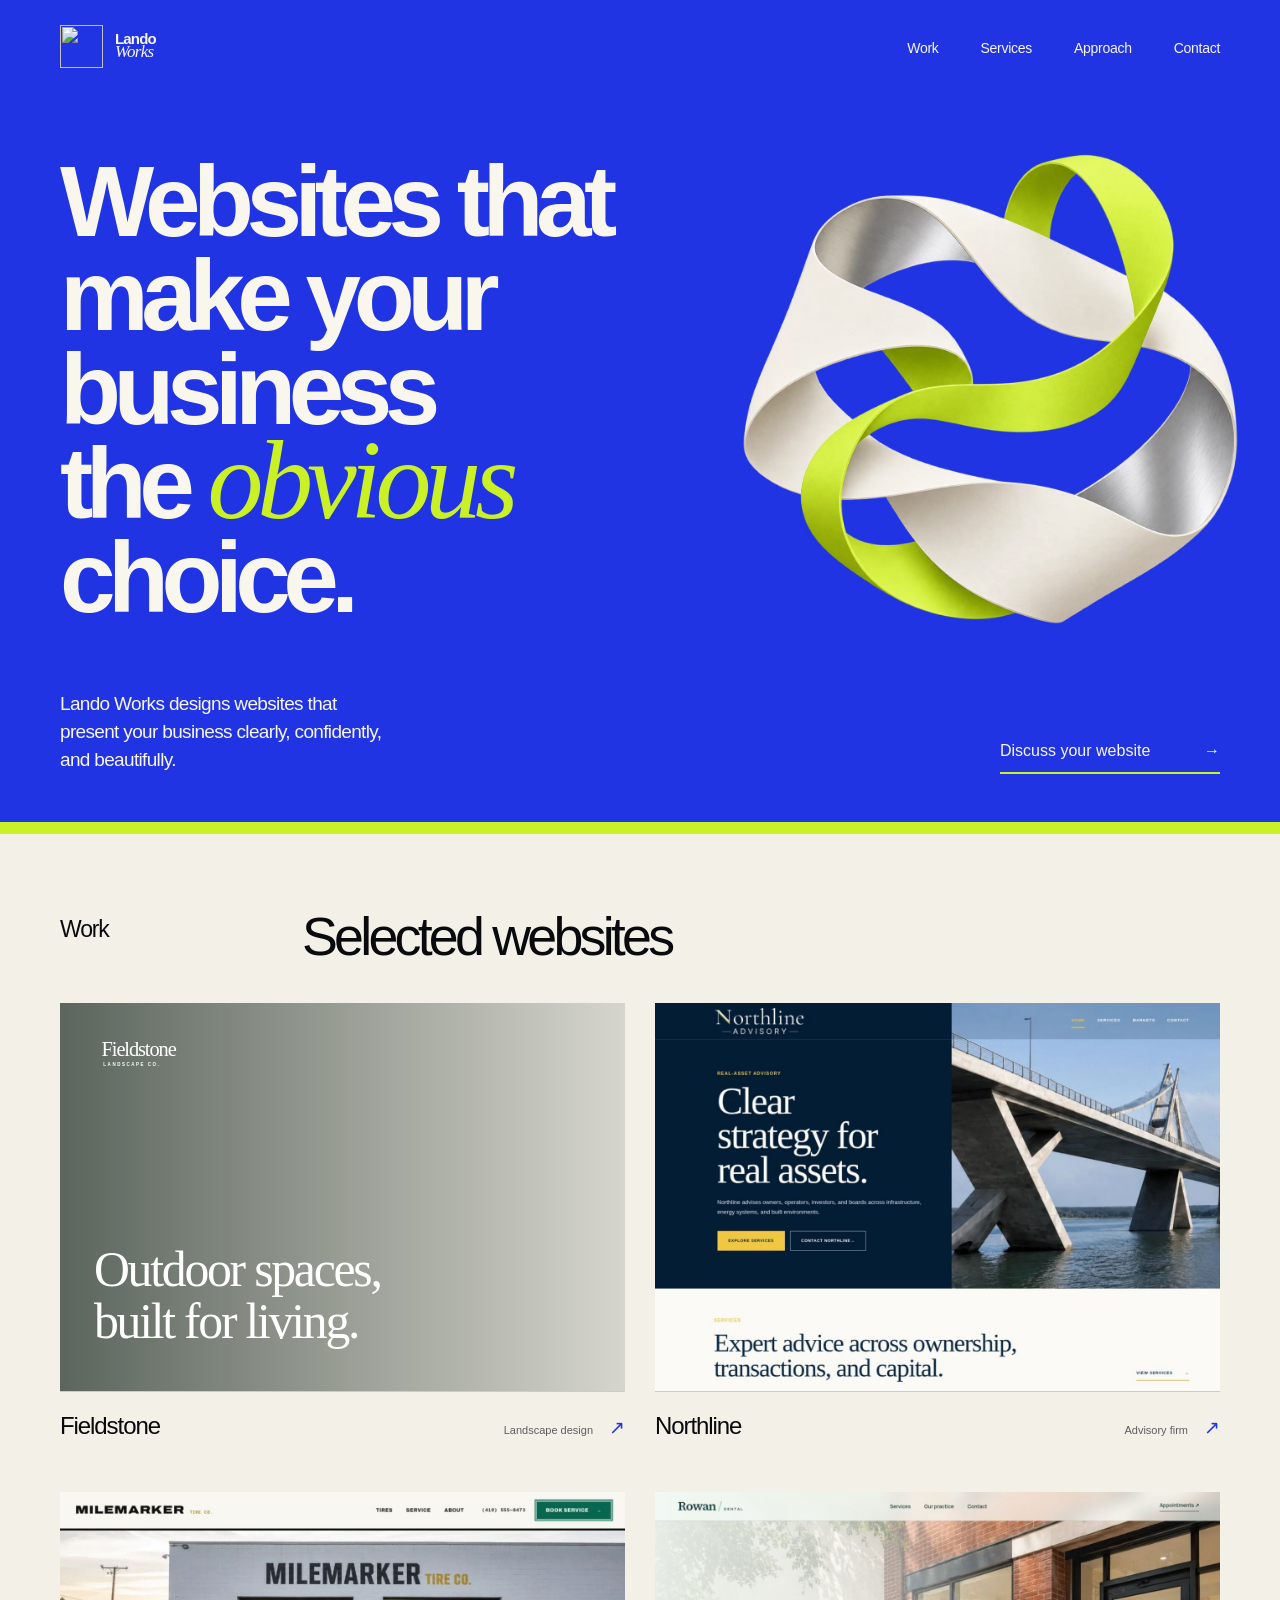
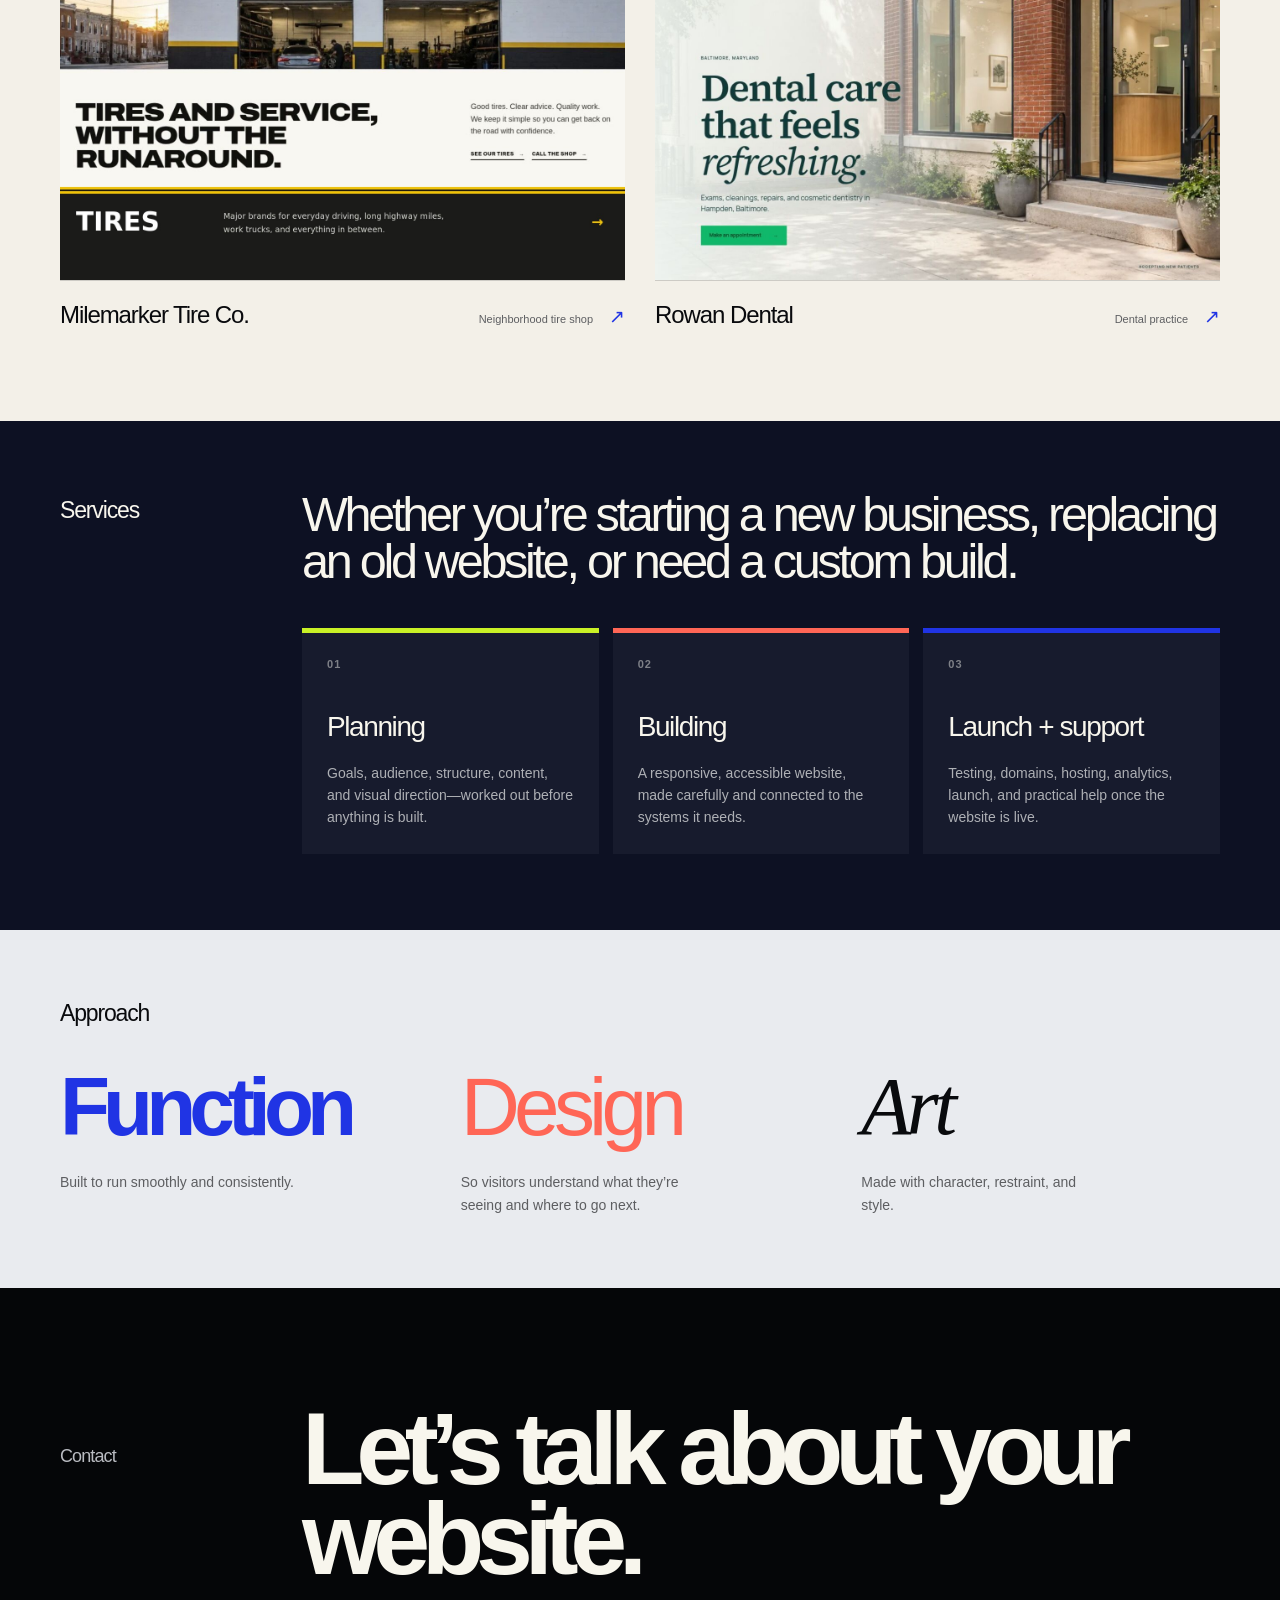
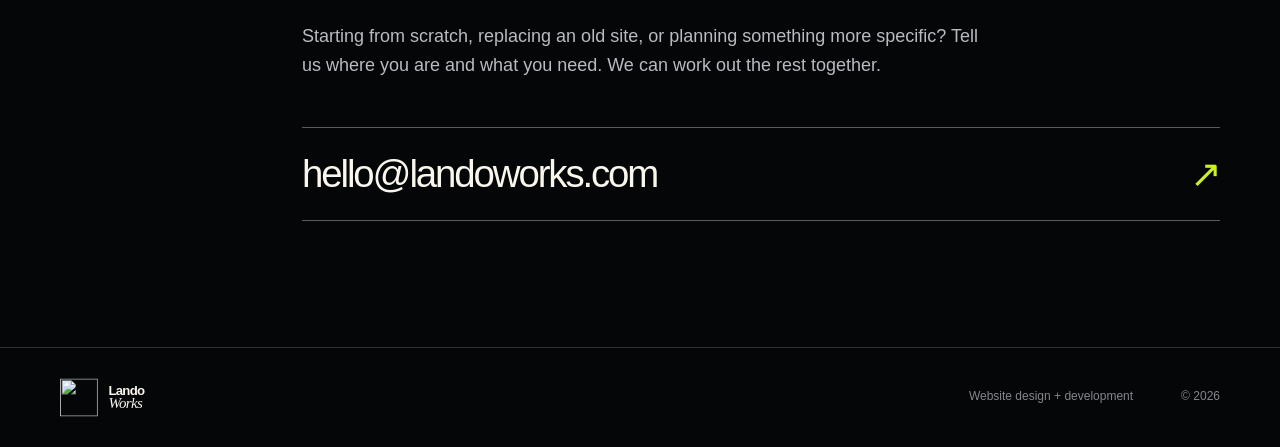
==== index.html @ 9699e7d1 "Replace repeated hero previews with abstract artwork and restore sentence punctuation" ====
<!doctype html>
<html lang="en">
<head>
  <meta charset="utf-8">
  <meta name="viewport" content="width=device-width,initial-scale=1">
  <meta name="description" content="Lando Works designs websites that present your business clearly, confidently, and beautifully.">
  <meta name="theme-color" content="#1f32e5">
  <meta property="og:title" content="Lando Works — Websites that make your business the obvious choice.">
  <meta property="og:description" content="Websites that present your business clearly, confidently, and beautifully.">
  <meta property="og:site_name" content="Lando Works">
  <meta property="og:type" content="website">
  <meta property="og:url" content="https://landoworks.com/">
  <meta property="og:image" content="https://landoworks.com/assets/lando-works-social-2026.png">
  <meta property="og:image:alt" content="Lando Works — Websites that make your business the obvious choice.">
  <meta name="twitter:card" content="summary_large_image">
  <meta name="twitter:title" content="Lando Works — Websites that make your business the obvious choice.">
  <meta name="twitter:description" content="Websites that present your business clearly, confidently, and beautifully.">
  <meta name="twitter:image" content="https://landoworks.com/assets/lando-works-social-2026.png">
  <meta name="twitter:image:alt" content="Lando Works — Websites that make your business the obvious choice.">
  <link rel="canonical" href="https://landoworks.com/">
  <script type="application/ld+json">
  {
    "@context": "https://schema.org",
    "@type": "ProfessionalService",
    "name": "Lando Works",
    "url": "https://landoworks.com/",
    "logo": "https://landoworks.com/assets/lando-works-mark.svg",
    "image": "https://landoworks.com/assets/lando-works-social-2026.png",
    "email": "hello@landoworks.com",
    "description": "Lando Works designs websites that present businesses clearly, confidently, and beautifully."
  }
  </script>
  <title>Lando Works — Websites that make your business the obvious choice.</title>
  <link rel="icon" href="assets/lando-works-mark.svg" type="image/svg+xml">
  <link rel="stylesheet" href="assets/styles.css?v=4">
  <link rel="stylesheet" href="assets/work-showcase.css?v=3">
</head>
<body>
  <a class="skip-link" href="#main">Skip to content</a>
  <header class="site-header">
    <div class="shell nav-inner">
      <a class="brand" href="#top" aria-label="Lando Works home">
        <img class="brand-mark" src="assets/lando-works-mark.svg" alt="" width="46" height="46" aria-hidden="true">
        <span class="brand-name">Lando <b>Works</b></span>
      </a>
      <nav class="nav-links" id="site-navigation" aria-label="Primary navigation">
        <a href="#work">Work</a><a href="#services">Services</a><a href="#approach">Approach</a><a href="#contact">Contact</a>
      </nav>
      <button class="menu-toggle" type="button" aria-expanded="false" aria-controls="site-navigation" aria-label="Open navigation"><span></span><span></span></button>
    </div>
  </header>

  <main id="main">
    <section class="hero" id="top">
      <div class="shell hero-inner">
        <div class="hero-main">
          <h1>Websites that make your business the <em>obvious</em> choice.</h1>
          <div class="hero-art" aria-hidden="true">
            <img src="assets/hero-ribbon.webp" alt="" width="1280" height="1280" fetchpriority="high">
          </div>
        </div>
        <div class="hero-bottom">
          <p class="hero-lead">Lando Works designs websites that present your business clearly, confidently, and beautifully.</p>
          <a class="underlined-link" href="#contact">Discuss your website <span aria-hidden="true">→</span></a>
        </div>
      </div>
    </section>
    <div class="acid-rule" aria-hidden="true"></div>

    <section class="work-showcase" id="work" aria-labelledby="work-heading">
      <div class="shell">
        <div class="work-heading">
          <p class="section-label">Work</p>
          <h2 id="work-heading">Selected websites</h2>
        </div>
        <div class="work-grid">
          <a class="work-card work-fieldstone" href="projects/fieldstone-landscape/index.html">
            <span class="project-visual fieldstone-preview" role="img" aria-label="Fieldstone landscape website with a terraced garden and the headline Outdoor spaces, built for living.">
              <img class="fieldstone-preview-logo" src="projects/fieldstone-landscape/assets/fieldstone-wordmark-light.svg" alt="" width="190" height="42" loading="lazy">
              <span class="fieldstone-preview-title" aria-hidden="true"><span>Outdoor spaces,</span><span>built for living.</span></span>
            </span>
            <span class="project-meta"><strong>Fieldstone</strong><small>Landscape design</small><b aria-hidden="true">↗</b></span>
          </a>
          <a class="work-card work-northline" href="projects/northline-advisory/index.html">
            <span class="project-visual">
              <img class="project-primary" src="assets/work-northline-2026.jpg" alt="Northline advisory website homepage" width="1348" height="926">
            </span>
            <span class="project-meta"><strong>Northline</strong><small>Advisory firm</small><b aria-hidden="true">↗</b></span>
          </a>
          <a class="work-card work-milemarker" href="projects/milemarker-tire/index.html">
            <span class="project-visual">
              <img class="project-primary" src="assets/work-milemarker-2026.jpg" alt="Milemarker Tire Co. website homepage" width="1348" height="926">
            </span>
            <span class="project-meta"><strong>Milemarker Tire Co.</strong><small>Neighborhood tire shop</small><b aria-hidden="true">↗</b></span>
          </a>
          <a class="work-card work-rowan" href="projects/rowan-dental/index.html">
            <span class="project-visual">
              <img class="project-primary" src="assets/work-rowan.jpg" alt="Rowan Dental website homepage" width="1348" height="926">
            </span>
            <span class="project-meta"><strong>Rowan Dental</strong><small>Dental practice</small><b aria-hidden="true">↗</b></span>
          </a>
        </div>
      </div>
    </section>

    <section class="services" id="services" aria-labelledby="services-heading">
      <div class="shell content-grid">
        <p class="section-label">Services</p>
        <div class="services-body">
          <div class="services-intro">
            <h2 id="services-heading">Whether you’re starting a new business, replacing an old website, or need a custom build.</h2>
          </div>
          <div class="service-list">
            <article><span class="service-number">01</span><h3>Planning</h3><p>Goals, audience, structure, content, and visual direction—worked out before anything is built.</p></article>
            <article><span class="service-number">02</span><h3>Building</h3><p>A responsive, accessible website, made carefully and connected to the systems it needs.</p></article>
            <article><span class="service-number">03</span><h3>Launch + support</h3><p>Testing, domains, hosting, analytics, launch, and practical help once the website is live.</p></article>
          </div>
        </div>
      </div>
    </section>

    <section class="approach" id="approach" aria-labelledby="approach-heading">
      <div class="shell">
        <p class="section-label">Approach</p>
        <h2 class="sr-only" id="approach-heading">Function, design, and art</h2>
        <div class="approach-triad">
          <article class="principle-function"><h3>Function</h3><p>Built to run smoothly and consistently.</p></article>
          <article class="principle-design"><h3>Design</h3><p>So visitors understand what they’re seeing and where to go next.</p></article>
          <article class="principle-art"><h3>Art</h3><p>Made with character, restraint, and style.</p></article>
        </div>
      </div>
    </section>

    <section class="contact" id="contact" aria-labelledby="contact-heading">
      <div class="shell contact-grid">
        <p class="section-label">Contact</p>
        <div>
          <h2 id="contact-heading">Let’s talk about your website.</h2>
          <p>Starting from scratch, replacing an old site, or planning something more specific? Tell us where you are and what you need. We can work out the rest together.</p>
          <a class="contact-link" href="mailto:hello@landoworks.com?subject=Website%20project">hello@landoworks.com <span aria-hidden="true">↗</span></a>
        </div>
      </div>
    </section>
  </main>

  <footer class="site-footer">
    <div class="shell footer-inner">
      <a class="brand" href="#top" aria-label="Lando Works home">
        <img class="brand-mark" src="assets/lando-works-mark.svg" alt="" width="46" height="46" aria-hidden="true">
        <span class="brand-name">Lando <b>Works</b></span>
      </a>
      <span>Website design + development</span><span>© <span data-year>2026</span></span>
    </div>
  </footer>
  <script src="assets/script.js"></script>
</body>
</html>
---- assets/styles.css ----
:root {
  --blue: #2034e4;
  --ink: #090a0d;
  --black: #050608;
  --ink-blue: #0d1123;
  --paper: #f3f0e8;
  --paper-cool: #e9ebef;
  --white: #f8f6ed;
  --line: #c5c2ba;
  --muted: #5d5e61;
  --acid: #c9f126;
  --coral: #ff6656;
  --max: 1320px;
}

*, *::before, *::after { box-sizing: border-box; }
html { scroll-behavior: smooth; scroll-padding-top: 36px; }
body {
  margin: 0;
  overflow-x: hidden;
  background: var(--paper);
  color: var(--ink);
  font-family: Arial, "Helvetica Neue", sans-serif;
  line-height: 1.45;
  -webkit-font-smoothing: antialiased;
  text-rendering: optimizeLegibility;
}
body.menu-open { overflow: hidden; }
a { color: inherit; text-decoration: none; }
button { color: inherit; font: inherit; }
img { max-width: 100%; }
.shell { width: min(var(--max), calc(100% - 120px)); margin-inline: auto; }
.sr-only { position: absolute; width: 1px; height: 1px; padding: 0; margin: -1px; overflow: hidden; clip: rect(0,0,0,0); white-space: nowrap; border: 0; }
.skip-link { position: fixed; top: 12px; left: 12px; z-index: 1000; padding: 10px 14px; transform: translateY(-160%); background: var(--acid); color: var(--ink); font-size: 13px; font-weight: 700; }
.skip-link:focus { transform: translateY(0); }
:focus-visible { outline: 3px solid var(--acid); outline-offset: 4px; }

.site-header { position: absolute; inset: 0 0 auto; z-index: 50; color: var(--white); }
.nav-inner { min-height: 92px; display: grid; grid-template-columns: 1fr auto; align-items: center; }
.brand { display: inline-flex; width: max-content; align-items: center; gap: 12px; }
.brand-mark { width: 43px; height: 43px; display: block; flex: 0 0 auto; }
.brand-name { display: flex; flex-direction: column; font-size: 15px; font-weight: 850; letter-spacing: -.055em; line-height: .84; }
.brand-name b { font-family: Georgia, "Times New Roman", serif; font-size: 17px; font-style: italic; font-weight: 400; letter-spacing: -.04em; }
.nav-links { display: flex; align-items: center; gap: 42px; }
.nav-links a { padding: 12px 0 7px; border-bottom: 1px solid transparent; font-size: 14px; letter-spacing: -.02em; }
.nav-links a:hover { border-color: currentColor; }
.menu-toggle { display: none; width: 44px; height: 44px; padding: 0; border: 1px solid rgba(255,255,255,.6); background: transparent; }
.menu-toggle span { display: block; width: 20px; height: 1px; margin: 6px auto; background: currentColor; }

.hero { min-height: 760px; background: var(--blue); color: var(--white); }
.hero-inner { min-height: 760px; display: flex; flex-direction: column; padding-top: 132px; padding-bottom: 48px; }
.hero-main { flex: 1; display: grid; grid-template-columns: 1.16fr .84fr; gap: clamp(36px, 5vw, 80px); align-items: center; }
.hero h1 { max-width: 11ch; margin: 0; font-size: clamp(72px, 7.8vw, 112px); font-weight: 700; letter-spacing: -.075em; line-height: .94; text-wrap: balance; }
.hero h1 em { display: inline-block; color: var(--acid); font-family: Baskerville, "Iowan Old Style", "Times New Roman", serif; font-size: 1.12em; font-style: italic; font-weight: 400; letter-spacing: -.055em; line-height: .72; white-space: nowrap; }
.hero-art { display: grid; place-items: center; min-width: 0; }
.hero-art img { display: block; width: 112%; max-width: none; height: auto; aspect-ratio: 1; object-fit: contain; }
.hero-bottom { margin-top: 42px; display: grid; grid-template-columns: 1fr 1fr; gap: 70px; align-items: end; }
.hero-bottom p { margin: 0; letter-spacing: -.035em; }
.hero-lead { max-width: 31ch; font-size: 19px; line-height: 1.48; }
.underlined-link { justify-self: end; width: 220px; display: flex; justify-content: space-between; gap: 20px; padding: 0 0 10px; border-bottom: 2px solid var(--acid); font-size: 16px; }

.acid-rule { height: 12px; background: var(--acid); }

.work-showcase { padding: 84px 0 96px; background: var(--paper); color: var(--ink); }
.work-heading { display: grid; grid-template-columns: 190px minmax(0,1fr); gap: 52px; align-items: start; margin-bottom: 50px; }
.section-label { margin: 3px 0 0; font-size: 23px; letter-spacing: -.05em; }
.work-heading h2 { margin: 0; font-size: clamp(43px, 4.2vw, 65px); font-weight: 500; letter-spacing: -.07em; line-height: .98; }
.work-grid { display: grid; grid-template-columns: repeat(2, minmax(0, 1fr)); gap: 52px 28px; }
.work-card { display: block; min-width: 0; }
.project-visual { position: relative; aspect-ratio: 1.42; display: block; overflow: hidden; background: #1a1b1d; }
.project-visual img { position: absolute; display: block; object-fit: cover; object-position: top; box-shadow: 0 20px 44px rgba(0,0,0,.3); transition: transform .3s ease, filter .3s ease; }
.project-primary { width: 76%; height: 78%; left: 6%; top: 7%; }
.project-secondary { width: 48%; height: 58%; right: 5%; bottom: 6%; }
.work-fieldstone .project-visual { background: #b9ae8e; }
.work-fieldstone .project-primary { object-position: 50% 0; }
.work-rowan .project-visual { background: #d7dfd4; }
.work-rowan .project-primary { left: auto; right: 6%; }
.work-rowan .project-secondary { right: auto; left: 5%; }
.work-northline .project-visual { background: #c8c2b4; }
.work-northline .project-primary { width: 72%; height: 75%; }
.work-northline .project-secondary { width: 52%; height: 60%; }
.work-milemarker .project-visual { background: #07684f; }
.work-milemarker .project-primary { left: auto; right: 6%; }
.work-milemarker .project-secondary { right: auto; left: 5%; }
.work-card:hover .project-primary { transform: translateY(-5px); filter: saturate(1.04); }
.work-card:hover .project-secondary { transform: translateY(-8px); filter: saturate(1.04); }
.project-meta { display: grid; grid-template-columns: auto 1fr auto; gap: 22px; align-items: baseline; padding: 16px 0 0; }
.work-card strong { font-size: 22px; font-weight: 500; letter-spacing: -.045em; }
.work-card small { color: var(--muted); font-size: 12px; }
.work-card b { color: var(--blue); font-size: 17px; font-weight: 400; }

.services { padding: 70px 0 76px; background: var(--ink-blue); color: var(--white); }
.content-grid, .contact-grid { display: grid; grid-template-columns: 190px minmax(0, 1fr); gap: 52px; }
.services-intro { margin-bottom: 42px; }
.services-body h2 { max-width: 1050px; margin: 0; font-size: clamp(43px, 3.8vw, 58px); font-weight: 500; letter-spacing: -.068em; line-height: .98; }
.service-list { display: grid; grid-template-columns: repeat(3, minmax(0,1fr)); gap: 14px; }
.service-list article { min-height: 220px; display: flex; flex-direction: column; padding: 24px 25px 26px; background: #171b2d; }
.service-list article:nth-child(1) { border-top: 5px solid var(--acid); }
.service-list article:nth-child(2) { border-top: 5px solid var(--coral); }
.service-list article:nth-child(3) { border-top: 5px solid var(--blue); }
.service-number { color: #7e8087; font-size: 11px; font-weight: 700; letter-spacing: .1em; }
.service-list h3 { margin: 34px 0 14px; font-size: 28px; font-weight: 500; letter-spacing: -.05em; }
.service-list p { max-width: 32ch; margin: auto 0 0; color: #aeb0b5; font-size: 14px; line-height: 1.58; }

.approach { padding: 64px 0 72px; background: var(--paper-cool); }
.approach .section-label { margin-bottom: 44px; }
.approach-triad { display: grid; grid-template-columns: repeat(3, minmax(0,1fr)); gap: 42px; }
.approach-triad article { min-width: 0; }
.approach-triad h3 { margin: 0 0 31px; font-size: clamp(65px, 6.4vw, 96px); line-height: .8; }
.approach-triad p { max-width: 31ch; margin: 0; color: var(--muted); font-size: 14px; line-height: 1.62; }
.principle-function h3 { color: var(--blue); font-weight: 750; letter-spacing: -.085em; }
.principle-design h3 { color: var(--coral); font-weight: 400; letter-spacing: -.07em; }
.principle-art h3 { color: var(--ink); font-family: Baskerville, "Iowan Old Style", "Times New Roman", serif; font-style: italic; font-weight: 400; letter-spacing: -.055em; }

.contact { padding: 116px 0 126px; background: var(--black); color: var(--white); }
.contact h2 { margin: 0; max-width: 1000px; font-size: clamp(66px, 8vw, 120px); font-weight: 600; letter-spacing: -.082em; line-height: .88; }
.contact p { max-width: 690px; margin: 38px 0 47px; color: #b9bbc1; font-size: 18px; line-height: 1.6; }
.contact-link { display: flex; width: 100%; justify-content: space-between; gap: 24px; padding: 18px 0; border-top: 1px solid #595b62; border-bottom: 1px solid #595b62; font-size: clamp(24px, 3vw, 42px); letter-spacing: -.055em; }
.contact-link span { color: var(--acid); }

.site-footer { padding: 28px 0; background: var(--black); color: #85868b; border-top: 1px solid #2d2f34; }
.footer-inner { display: grid; grid-template-columns: 1fr auto auto; gap: 48px; align-items: center; font-size: 12px; }
.site-footer .brand { color: var(--white); transform: scale(.88); transform-origin: left center; }

@media (max-width: 1040px) {
  .shell { width: min(var(--max), calc(100% - 48px)); }
  .work-heading, .content-grid, .contact-grid { grid-template-columns: 170px minmax(0, 1fr); gap: 40px; }
  .service-list { gap: 10px; }
  .service-list article { padding-inline: 20px; }
  .approach-triad { gap: 28px; }
  .hero-main { gap: 32px; }
  .hero h1 { font-size: clamp(65px, 7.7vw, 82px); }
}

@media (max-width: 720px) {
  .shell { width: min(var(--max), calc(100% - 32px)); }
  .nav-inner { min-height: 76px; }
  .brand-mark { width: 39px; height: 39px; }
  .menu-toggle { display: block; }
  .nav-links { position: fixed; inset: 0; z-index: -1; display: none; padding: 110px 24px 30px; background: var(--blue); flex-direction: column; align-items: flex-start; gap: 8px; }
  .nav-links.is-open { display: flex; }
  .nav-links a { font-size: 42px; font-weight: 600; letter-spacing: -.06em; }
  .hero, .hero-inner { min-height: 0; }
  .hero-inner { padding-top: 116px; padding-bottom: 42px; }
  .hero-main { grid-template-columns: 1fr; gap: 36px; }
  .hero h1 { max-width: 12ch; font-size: clamp(54px, 14.5vw, 78px); line-height: .94; }
  .hero h1 em { font-size: 1.06em; }
  .hero-art { width: min(76%, 320px); justify-self: center; }
  .hero-art img { width: 100%; }
  .hero-bottom { margin-top: 36px; grid-template-columns: 1fr; gap: 28px; }
  .hero-lead { max-width: 30ch; font-size: 17px; }
  .underlined-link { width: 215px; justify-self: start; }
  .acid-rule { height: 9px; }
  .work-heading, .content-grid, .contact-grid { grid-template-columns: 1fr; gap: 30px; }
  .work-showcase { padding: 64px 0 70px; }
  .work-heading { margin-bottom: 40px; }
  .work-heading h2 { font-size: 44px; }
  .work-grid { grid-template-columns: 1fr; gap: 44px; }
  .project-meta { grid-template-columns: auto 1fr auto; gap: 13px; }
  .work-card strong { font-size: 20px; }
  .services { padding: 60px 0 64px; }
  .services-intro { margin-bottom: 32px; }
  .services-body h2 { font-size: 49px; }
  .service-list { grid-template-columns: 1fr; gap: 10px; }
  .service-list article { min-height: 0; padding: 20px 20px 22px; }
  .service-list h3 { font-size: 25px; }
  .service-list h3 { margin: 22px 0 10px; }
  .service-list p { max-width: 34ch; margin-top: 0; }
  .approach { padding: 58px 0 62px; }
  .approach .section-label { margin-bottom: 34px; }
  .approach-triad { grid-template-columns: 1fr; gap: 38px; }
  .approach-triad h3 { margin-bottom: 18px; font-size: 78px; }
  .approach-triad p { max-width: 34ch; }
  .contact { padding: 82px 0 88px; }
  .contact h2 { font-size: 61px; }
  .contact p { margin-top: 30px; font-size: 16px; }
  .footer-inner { grid-template-columns: 1fr; gap: 14px; }
}

@media (max-width: 430px) {
  .hero h1 { font-size: 14.5vw; }
  .work-heading h2 { font-size: 40px; }
  .services-body h2 { font-size: 43px; }
  .approach-triad h3 { font-size: 70px; }
  .contact h2 { font-size: 53px; }
}

@media (prefers-reduced-motion: reduce) {
  html { scroll-behavior: auto; }
  *, *::before, *::after { animation-duration: .01ms !important; transition-duration: .01ms !important; }
}
---- assets/work-showcase.css ----
/* The portfolio is an index of sites, not a set of miniature browser windows. */
.work-showcase {
  padding-block: 76px 88px;
}

.work-heading {
  margin-bottom: 40px;
}

.work-grid {
  gap: 48px 30px;
}

.project-visual {
  aspect-ratio: 1.455;
  background: transparent;
}

.project-visual img.project-primary {
  position: static;
  width: 100%;
  height: 100%;
  object-fit: cover;
  object-position: top center;
  box-shadow: none;
  transition: transform .35s ease;
}

.project-secondary {
  display: none;
}

.work-northline .project-visual,
.work-milemarker .project-visual,
.work-rowan .project-visual {
  background: transparent;
}

.work-card:hover .project-primary {
  transform: scale(1.018);
  filter: none;
}

.project-meta {
  grid-template-columns: minmax(0, 1fr) auto auto;
  gap: 16px;
  padding-top: 17px;
  border-top: 1px solid color-mix(in srgb, var(--ink) 16%, transparent);
}

.work-card strong {
  font-size: 24px;
}

.work-card small {
  font-size: 11px;
}

.work-card b {
  font-size: 19px;
}

/* A compact editorial crop keeps the landscape headline readable at card size. */
.fieldstone-preview,
.work-fieldstone .project-visual.fieldstone-preview {
  container-type: inline-size;
  display: grid;
  grid-template-rows: auto 1fr;
  padding: 6%;
  background: linear-gradient(90deg, #0a1b12a6, #0a1b1220), url('../projects/fieldstone-landscape/assets/hero-terraced-garden.webp') center / cover;
  color: #fff;
}
.fieldstone-preview .fieldstone-preview-logo {
  position: static;
  display: block;
  width: 34%;
  height: auto;
  object-fit: contain;
  box-shadow: none;
}
.fieldstone-preview-title {
  display: block;
  align-self: end;
  padding-bottom: 2%;
  font: 400 10cqw / 1.04 Georgia, serif;
  letter-spacing: -.045em;
}
.fieldstone-preview-title > span { display: block; }

@media (max-width: 760px) {
  .work-showcase {
    padding-block: 56px 64px;
  }

  .work-heading {
    margin-bottom: 30px;
  }

  .work-grid {
    gap: 36px;
  }
}
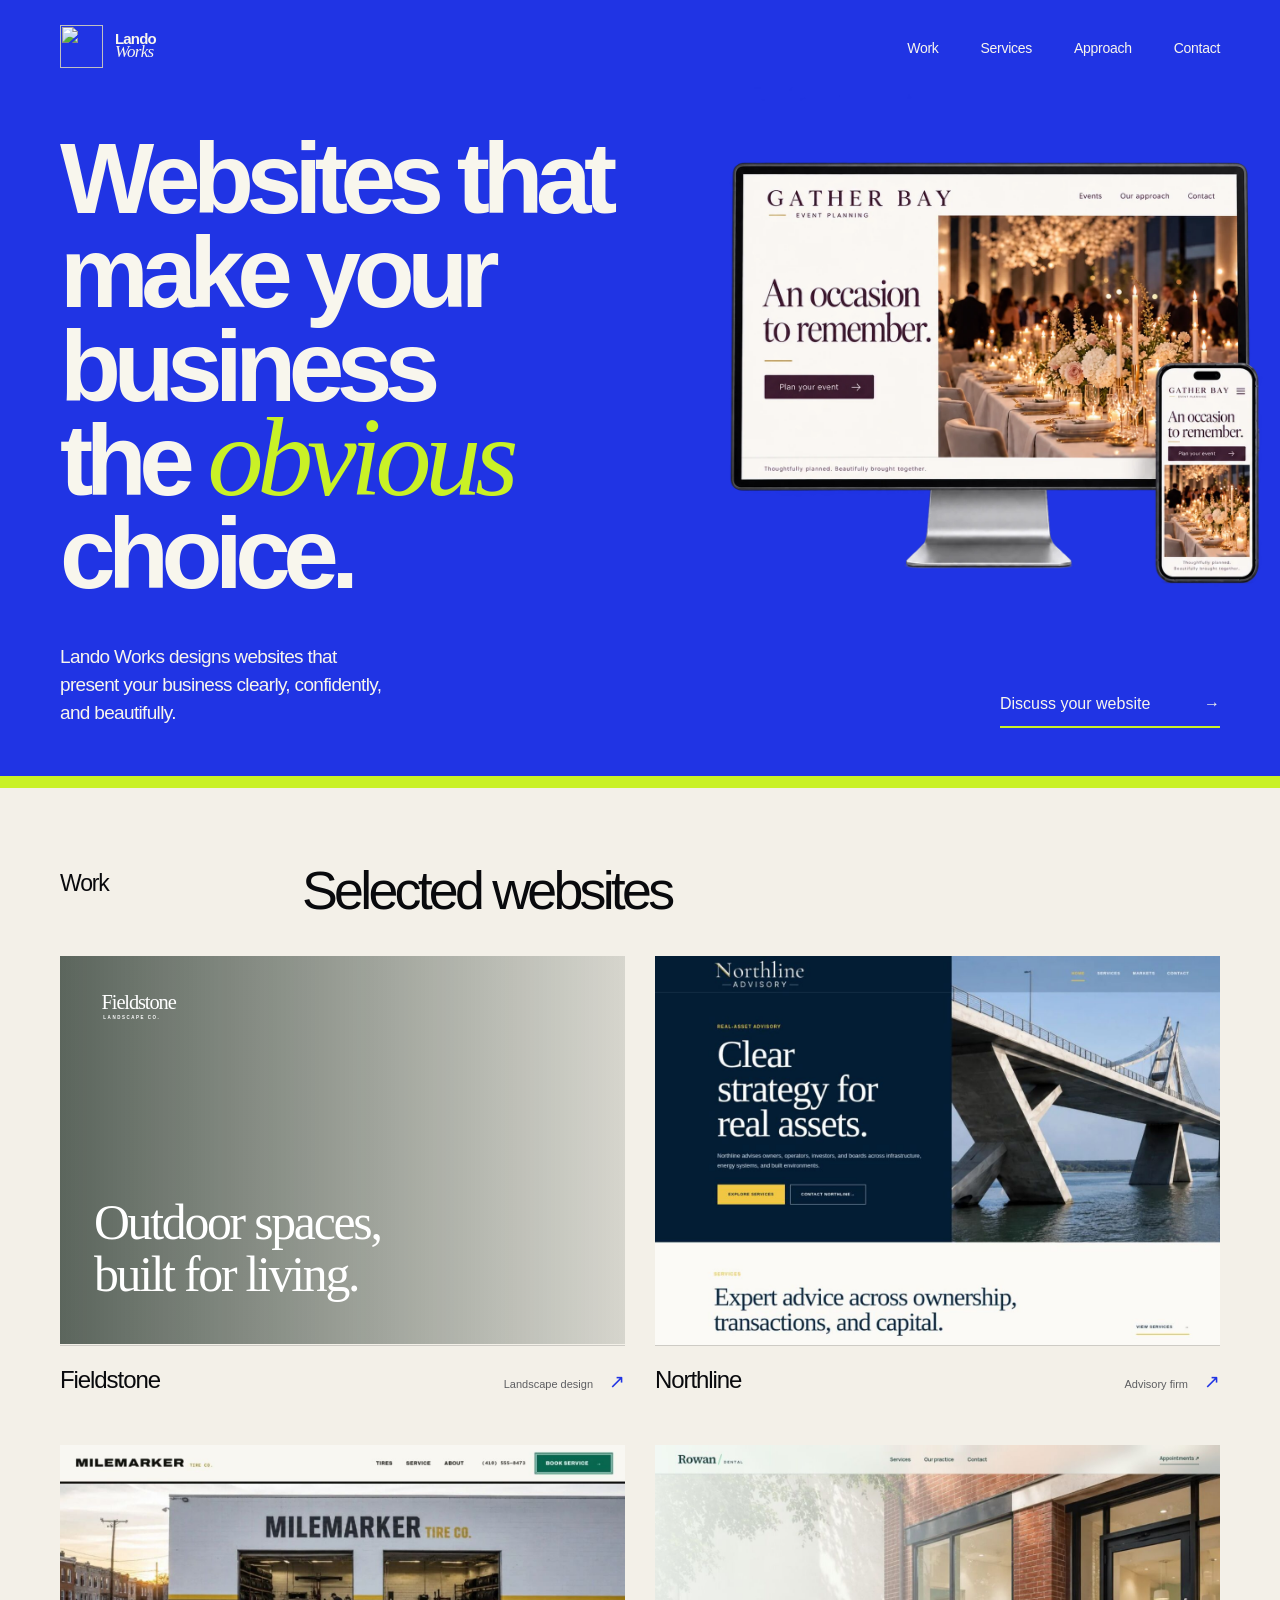
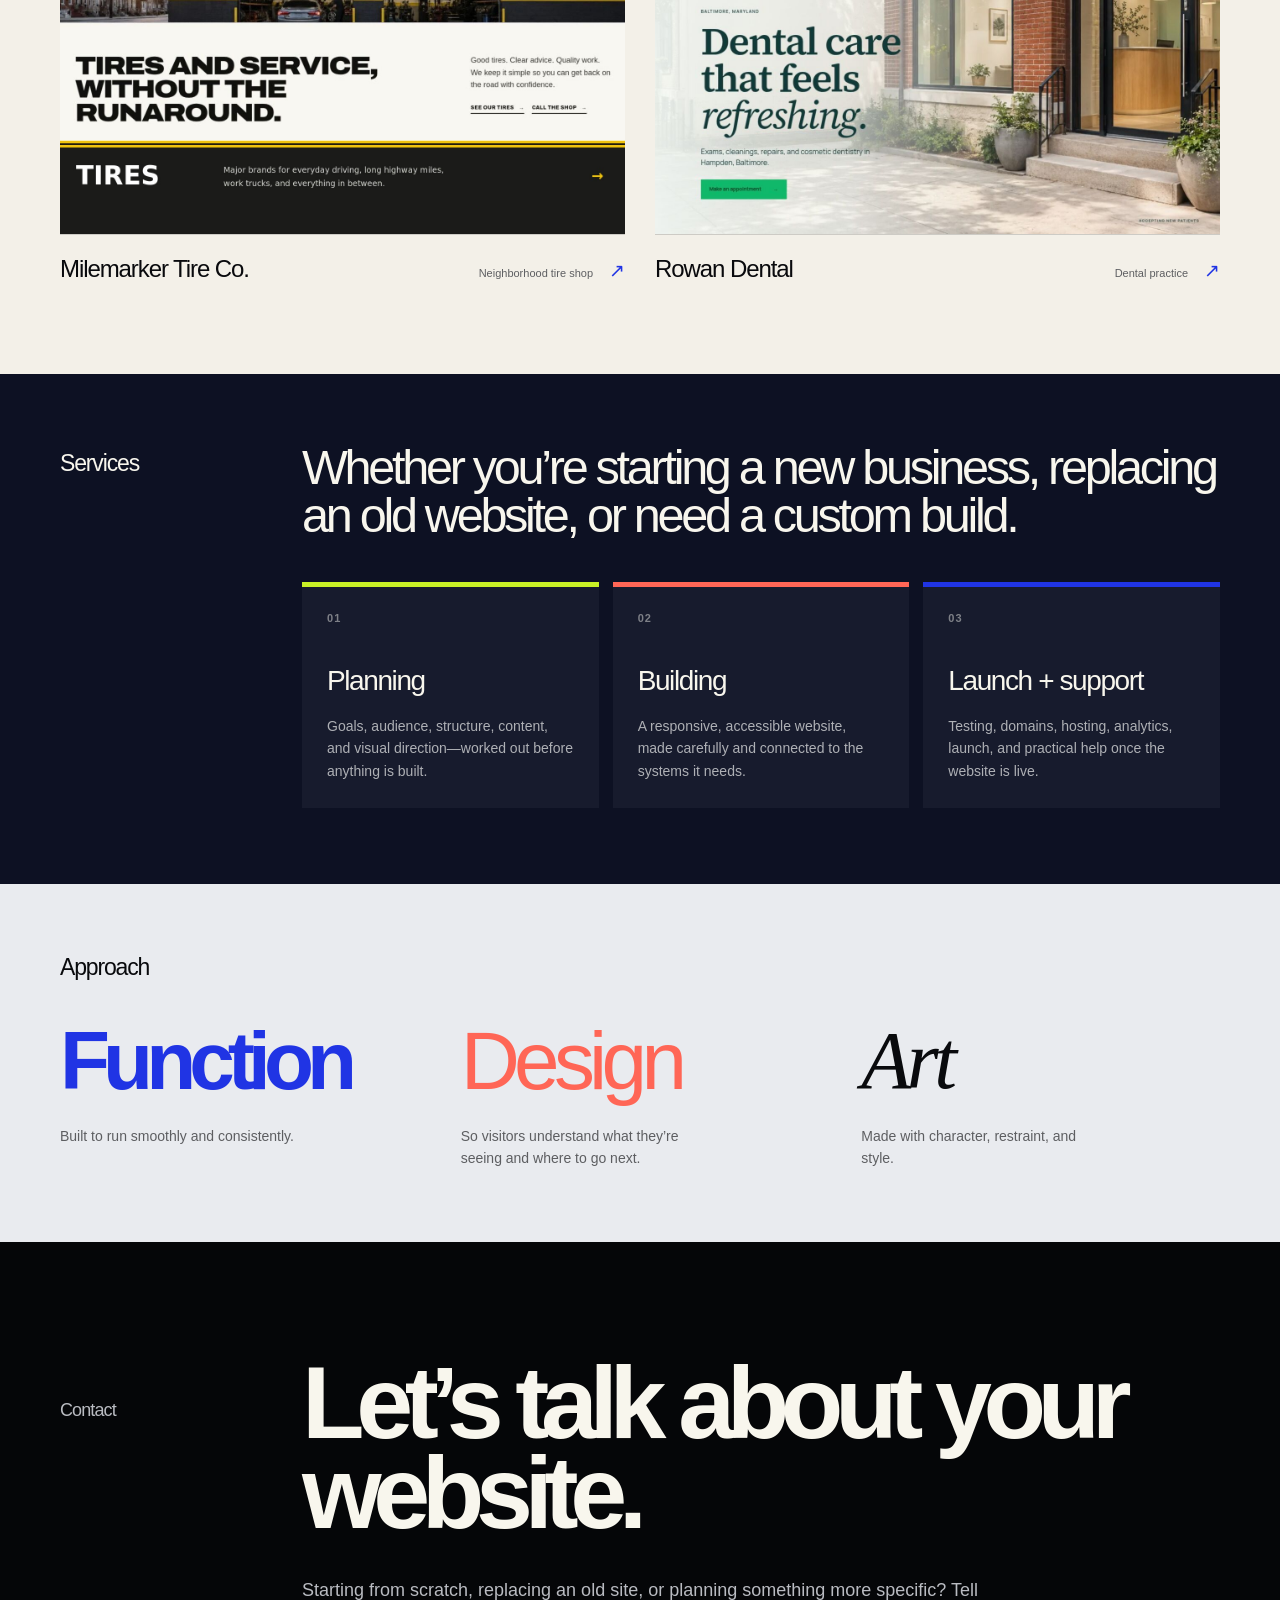
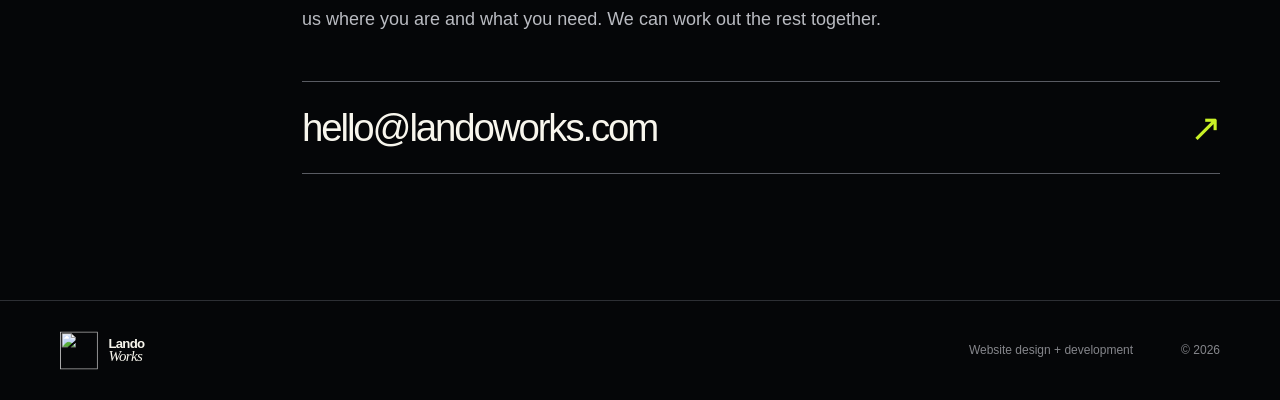
==== commit 6de3e423: "Feature Gather Bay event-planning website in homepage hero" ====
--- a/index.html
+++ b/index.html
@@ -32,7 +32,7 @@
   </script>
   <title>Lando Works — Websites that make your business the obvious choice.</title>
   <link rel="icon" href="assets/lando-works-mark.svg" type="image/svg+xml">
-  <link rel="stylesheet" href="assets/styles.css?v=4">
+  <link rel="stylesheet" href="assets/styles.css?v=7">
   <link rel="stylesheet" href="assets/work-showcase.css?v=3">
 </head>
 <body>
@@ -56,7 +56,7 @@
         <div class="hero-main">
           <h1>Websites that make your business the <em>obvious</em> choice.</h1>
           <div class="hero-art" aria-hidden="true">
-            <img src="assets/hero-ribbon.webp" alt="" width="1280" height="1280" fetchpriority="high">
+            <img class="hero-devices" src="assets/hero-gather-bay.webp" alt="" width="1024" height="1024" fetchpriority="high">
           </div>
         </div>
         <div class="hero-bottom">
--- a/assets/styles.css
+++ b/assets/styles.css
@@ -52,8 +52,8 @@
 .hero-main { flex: 1; display: grid; grid-template-columns: 1.16fr .84fr; gap: clamp(36px, 5vw, 80px); align-items: center; }
 .hero h1 { max-width: 11ch; margin: 0; font-size: clamp(72px, 7.8vw, 112px); font-weight: 700; letter-spacing: -.075em; line-height: .94; text-wrap: balance; }
 .hero h1 em { display: inline-block; color: var(--acid); font-family: Baskerville, "Iowan Old Style", "Times New Roman", serif; font-size: 1.12em; font-style: italic; font-weight: 400; letter-spacing: -.055em; line-height: .72; white-space: nowrap; }
-.hero-art { display: grid; place-items: center; min-width: 0; }
-.hero-art img { display: block; width: 112%; max-width: none; height: auto; aspect-ratio: 1; object-fit: contain; }
+.hero-art { position: relative; display: grid; place-items: center; min-width: 0; aspect-ratio: 1; }
+.hero-art .hero-devices { position: absolute; top: 50%; left: 50%; transform: translate(-50%, -50%); display: block; width: 122%; max-width: none; height: auto; aspect-ratio: 1; object-fit: contain; }
 .hero-bottom { margin-top: 42px; display: grid; grid-template-columns: 1fr 1fr; gap: 70px; align-items: end; }
 .hero-bottom p { margin: 0; letter-spacing: -.035em; }
 .hero-lead { max-width: 31ch; font-size: 19px; line-height: 1.48; }
@@ -145,8 +145,8 @@
   .hero-main { grid-template-columns: 1fr; gap: 36px; }
   .hero h1 { max-width: 12ch; font-size: clamp(54px, 14.5vw, 78px); line-height: .94; }
   .hero h1 em { font-size: 1.06em; }
-  .hero-art { width: min(76%, 320px); justify-self: center; }
-  .hero-art img { width: 100%; }
+  .hero-art { width: min(88%, 360px); justify-self: center; }
+  .hero-art .hero-devices { width: 112%; }
   .hero-bottom { margin-top: 36px; grid-template-columns: 1fr; gap: 28px; }
   .hero-lead { max-width: 30ch; font-size: 17px; }
   .underlined-link { width: 215px; justify-self: start; }
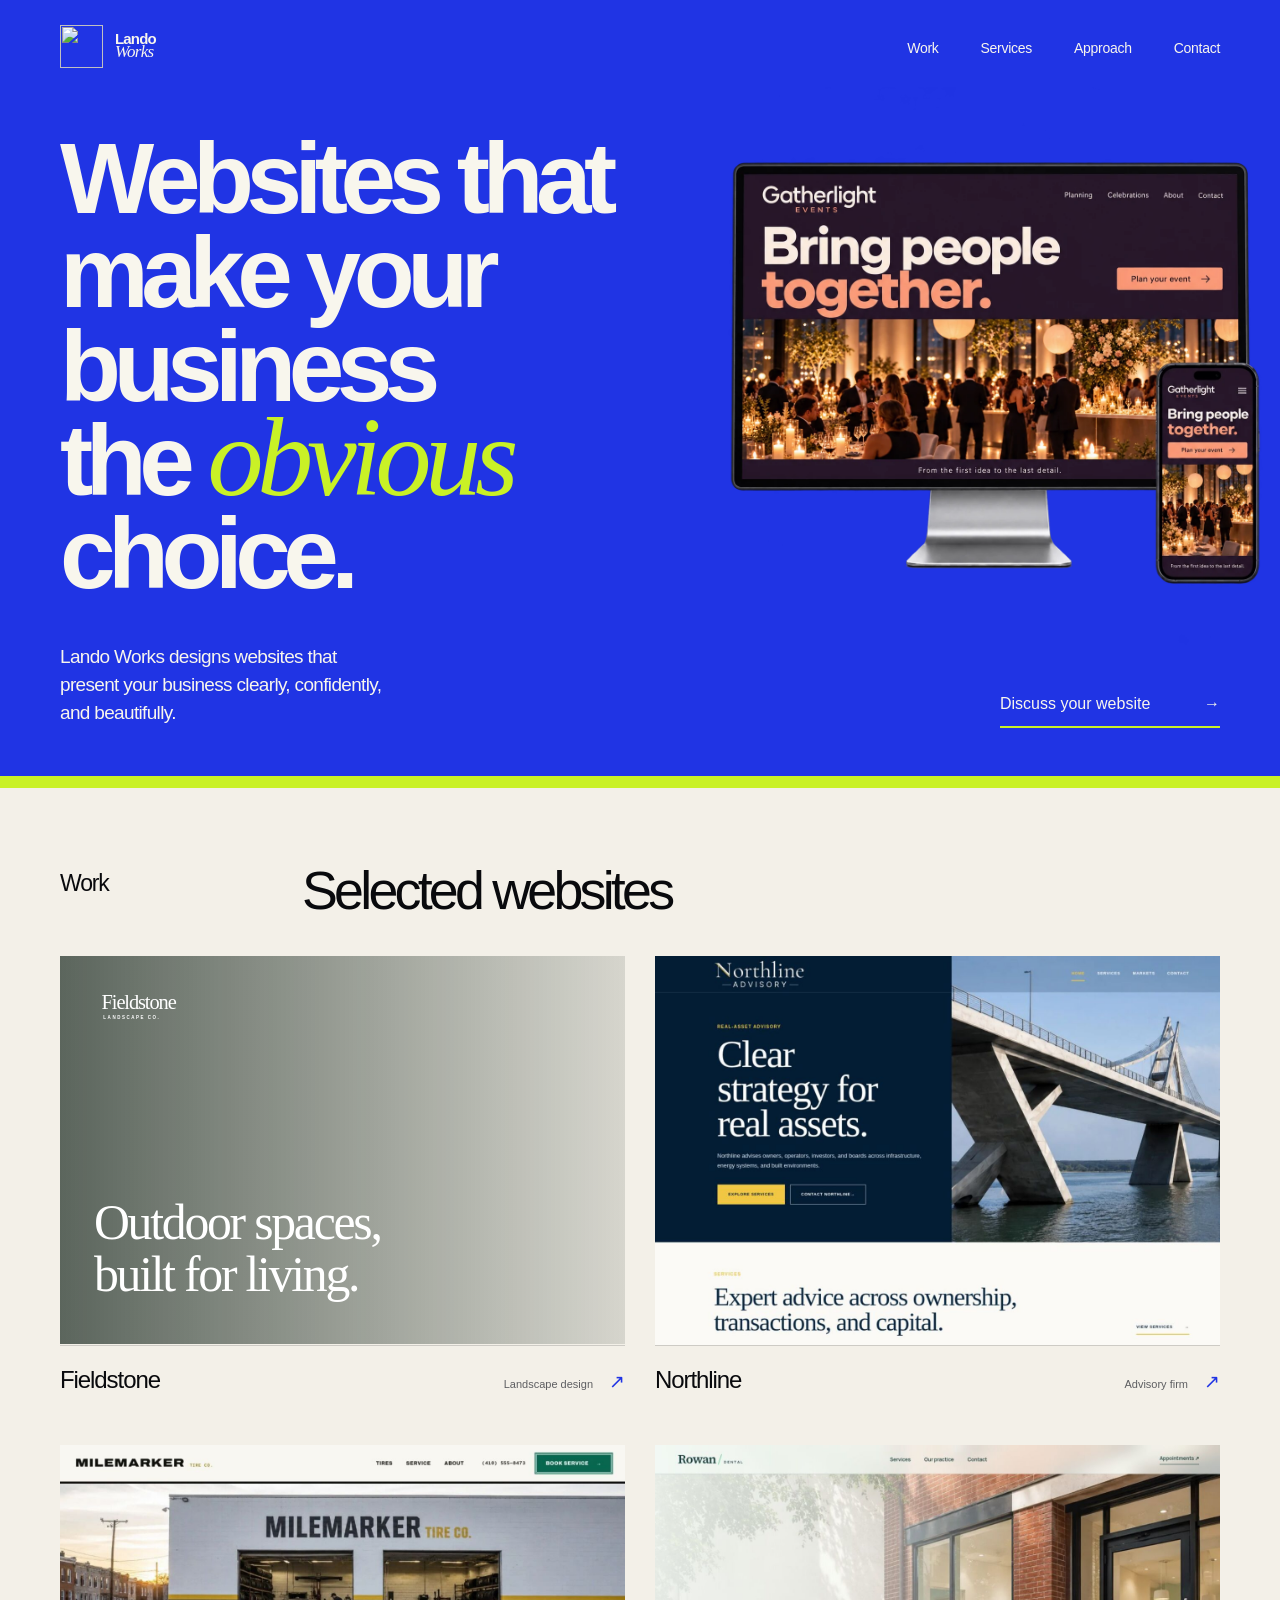
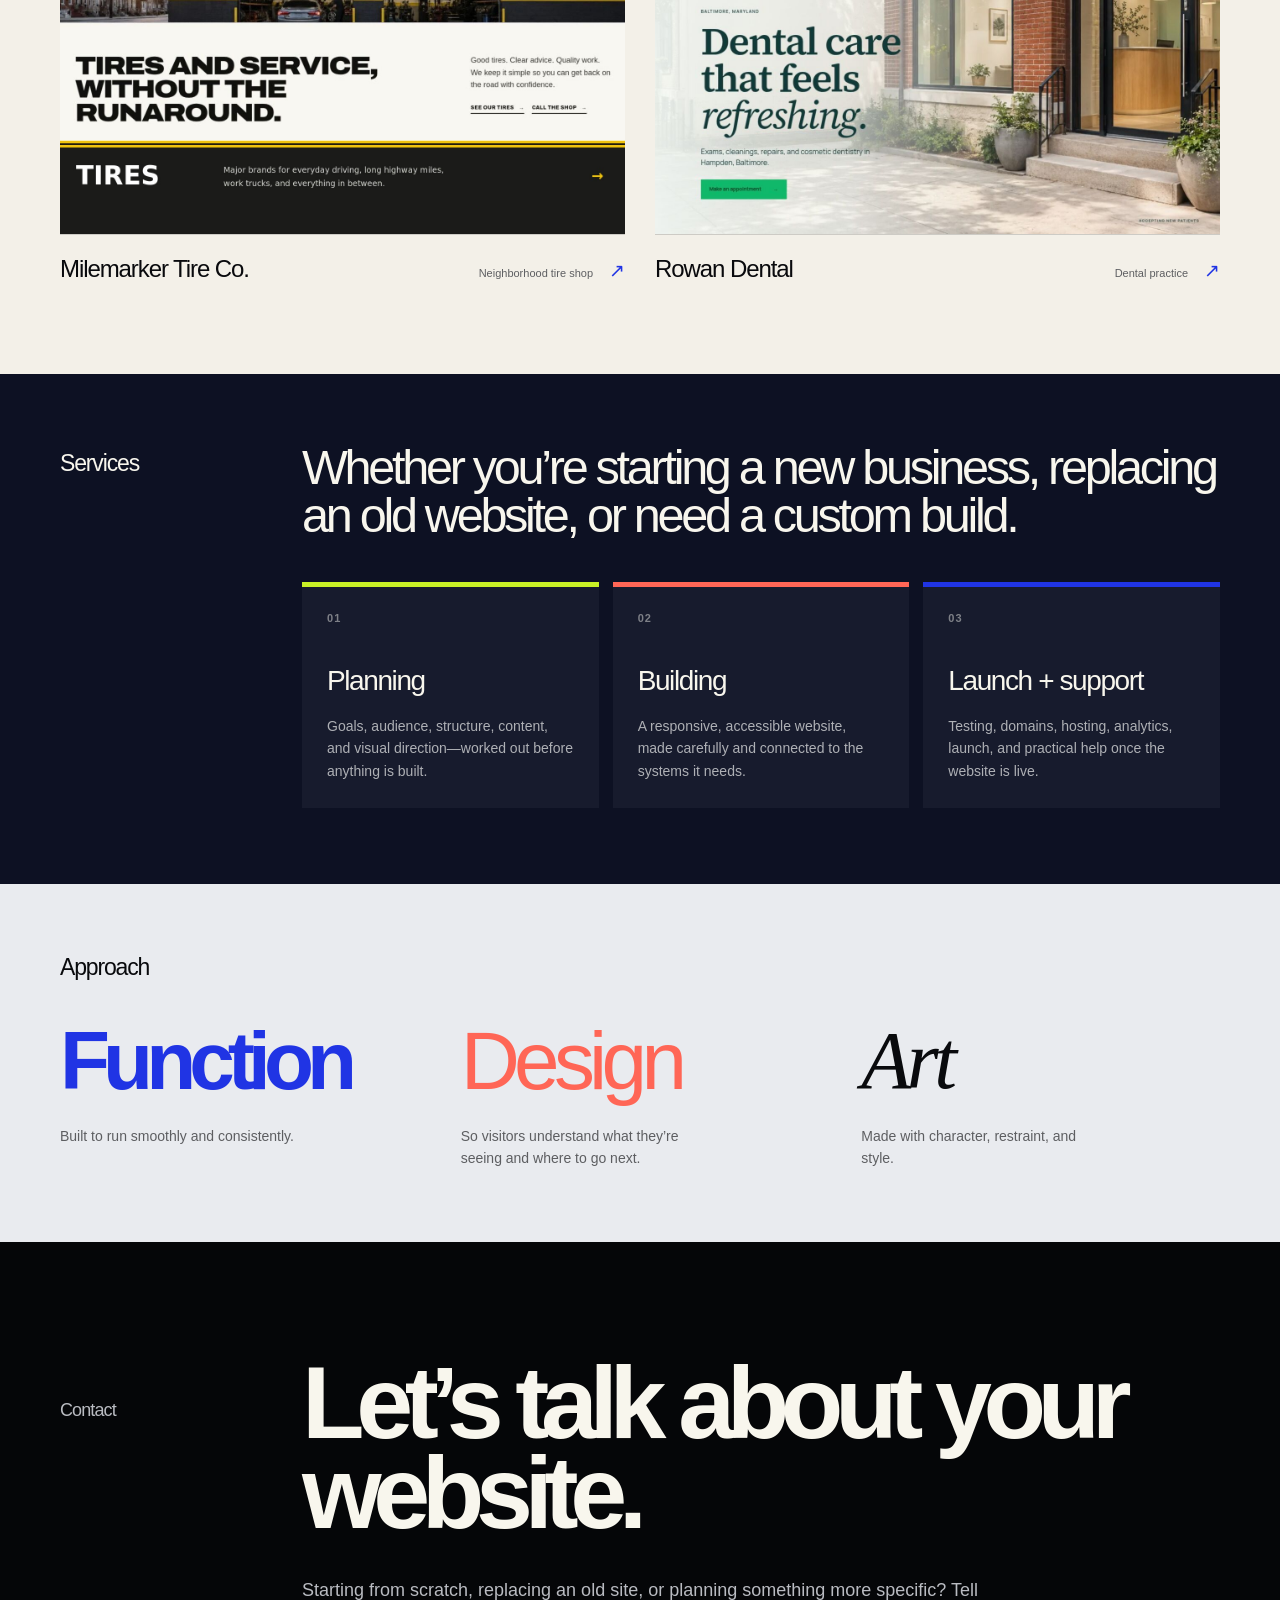
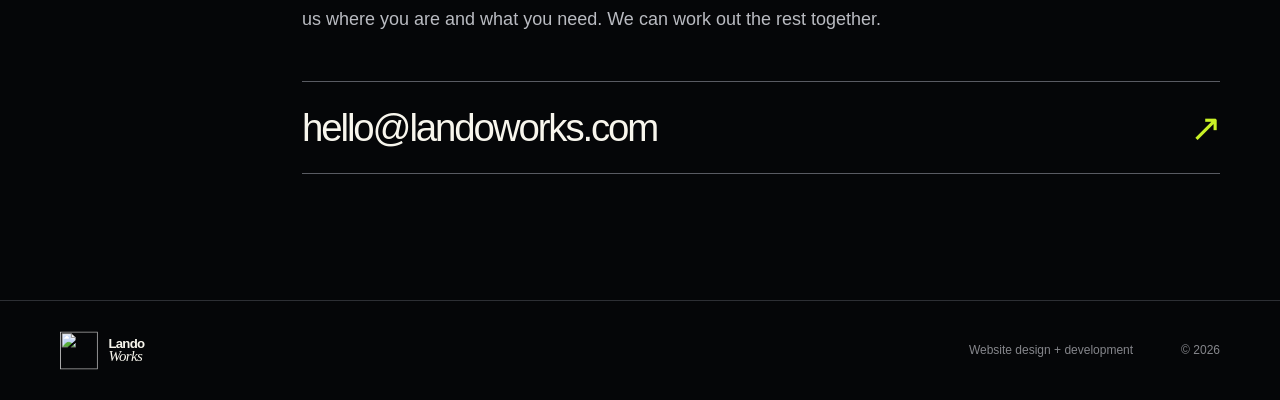
==== commit 0a697438: "Give Gatherlight Events a distinct identity and remove repeated hero wording" ====
--- a/index.html
+++ b/index.html
@@ -56,7 +56,7 @@
         <div class="hero-main">
           <h1>Websites that make your business the <em>obvious</em> choice.</h1>
           <div class="hero-art" aria-hidden="true">
-            <img class="hero-devices" src="assets/hero-gather-bay.webp" alt="" width="1024" height="1024" fetchpriority="high">
+            <img class="hero-devices" src="assets/hero-gatherlight-events.webp" alt="" width="1024" height="1024" fetchpriority="high">
           </div>
         </div>
         <div class="hero-bottom">
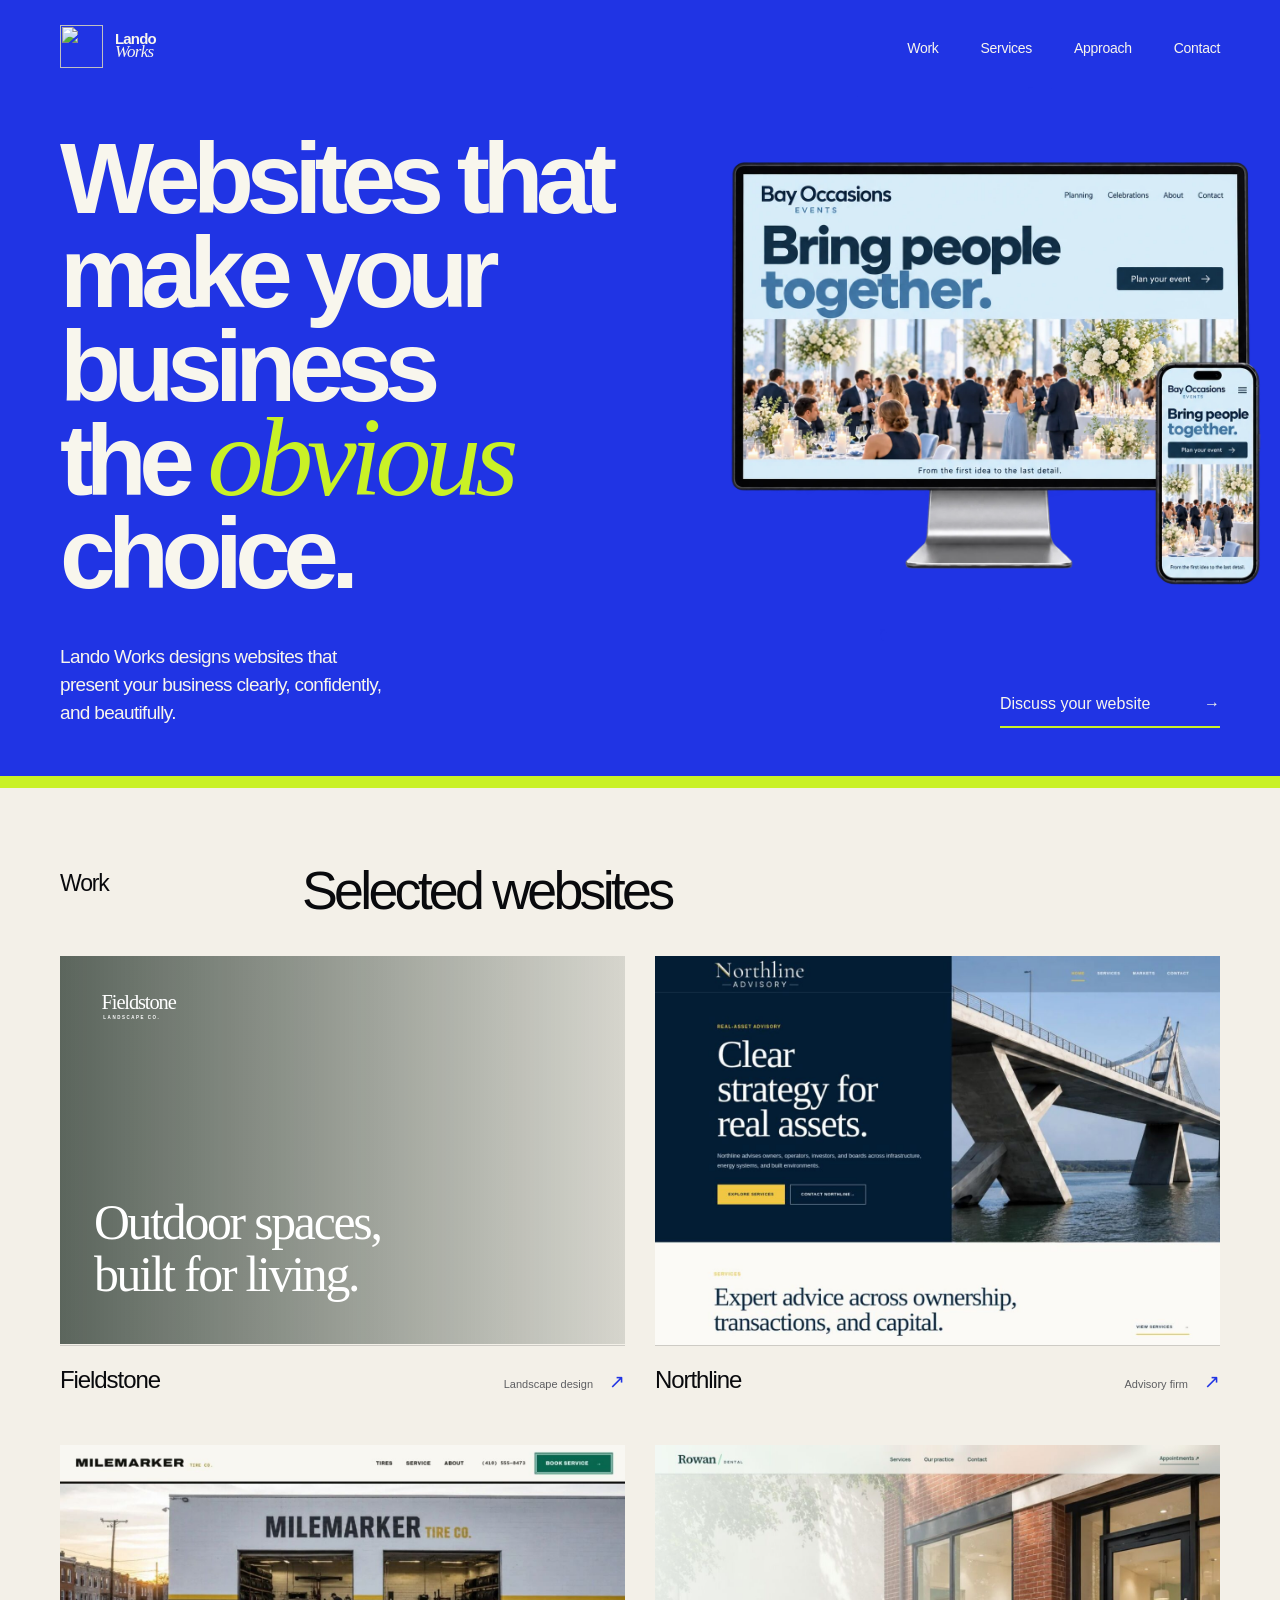
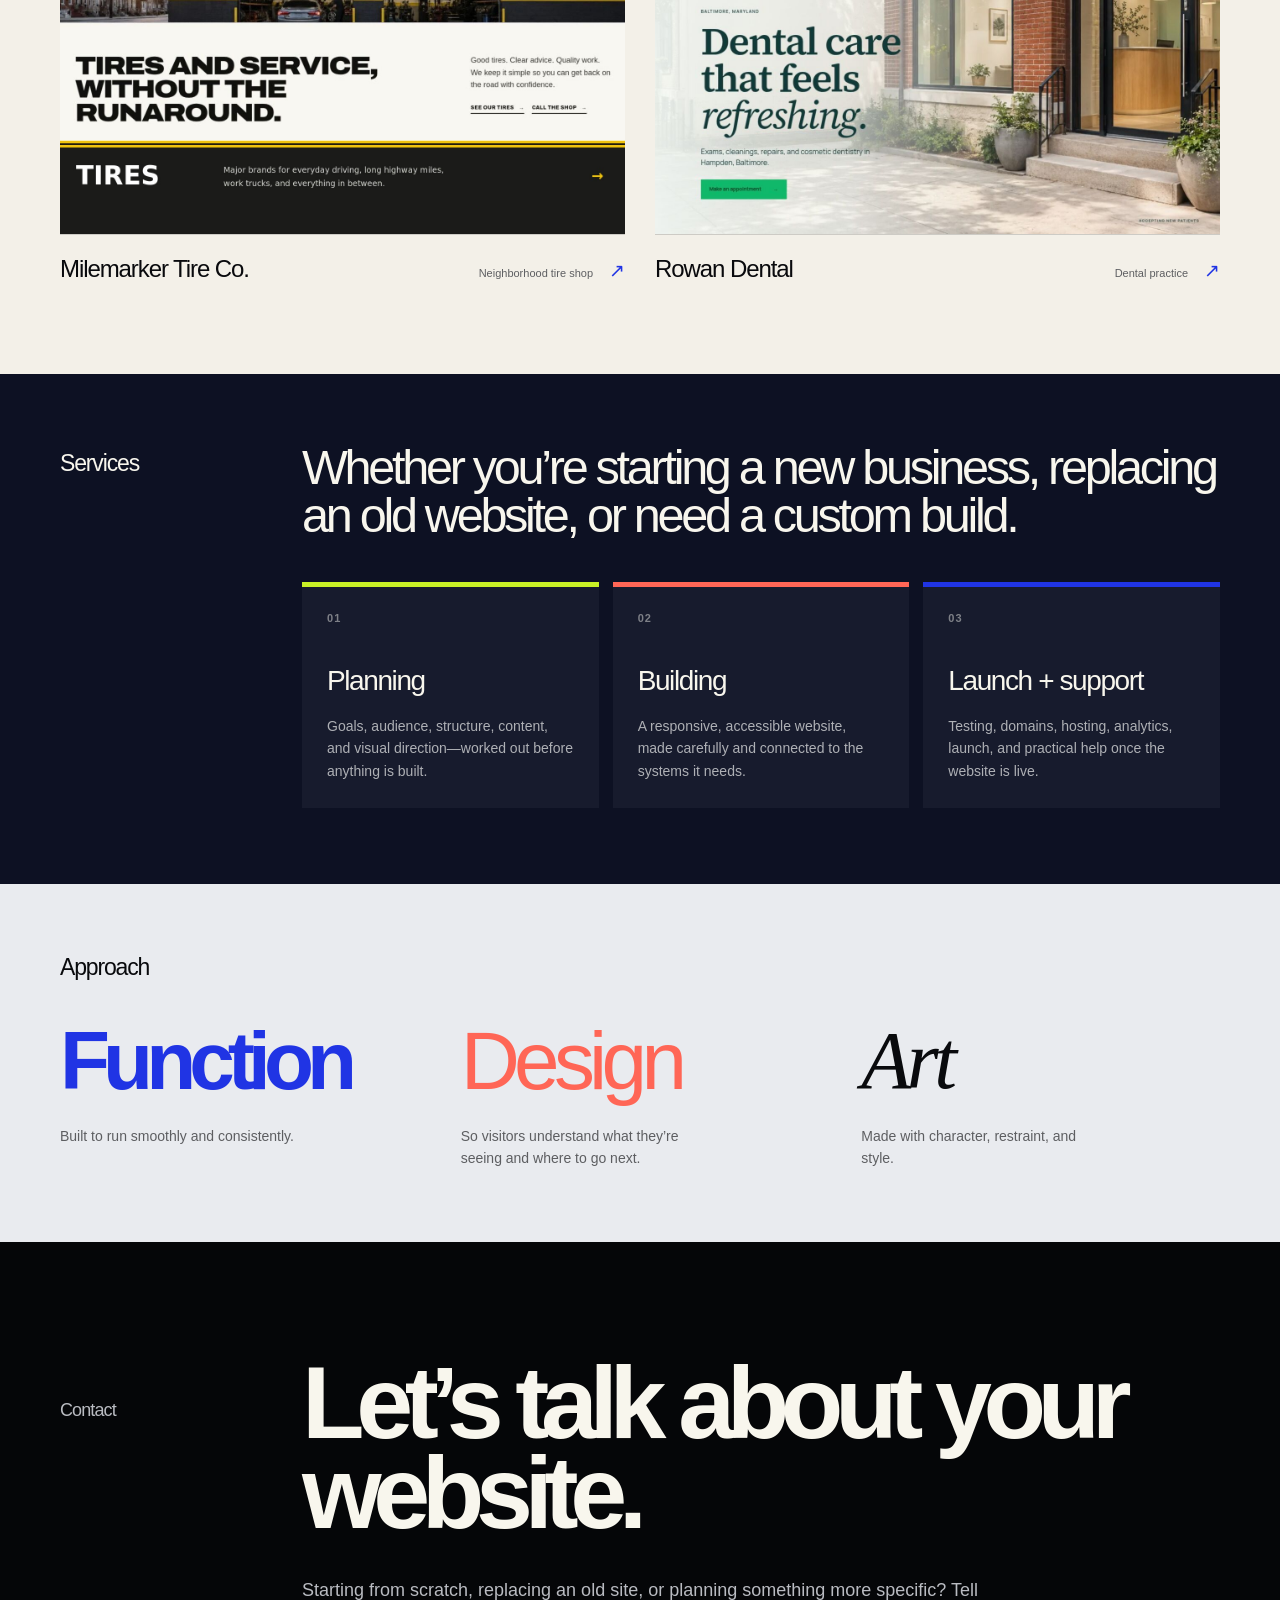
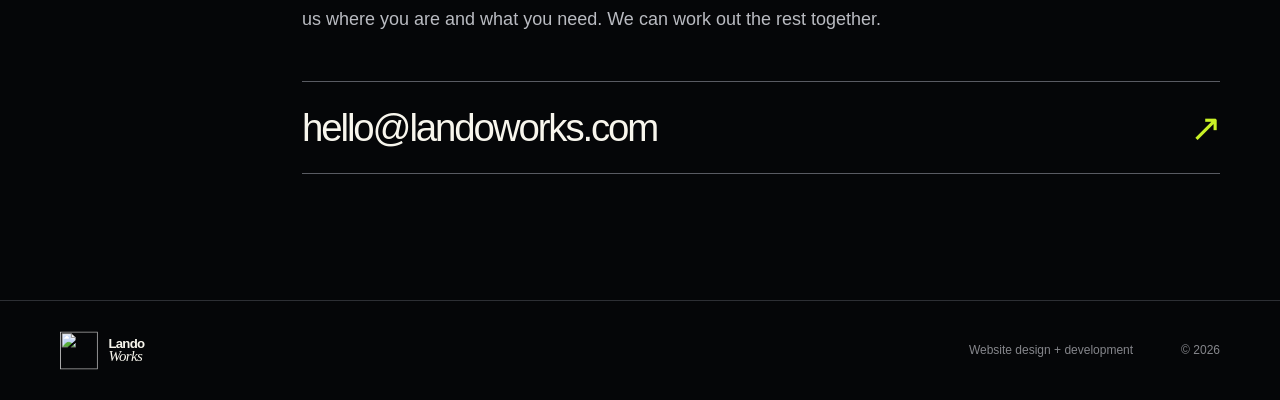
==== commit 6e6a59d6: "Rename event example Bay Occasions and introduce a light-blue palette" ====
--- a/index.html
+++ b/index.html
@@ -56,7 +56,7 @@
         <div class="hero-main">
           <h1>Websites that make your business the <em>obvious</em> choice.</h1>
           <div class="hero-art" aria-hidden="true">
-            <img class="hero-devices" src="assets/hero-gatherlight-events.webp" alt="" width="1024" height="1024" fetchpriority="high">
+            <img class="hero-devices" src="assets/hero-bay-occasions-blue.webp" alt="" width="1024" height="1024" fetchpriority="high">
           </div>
         </div>
         <div class="hero-bottom">
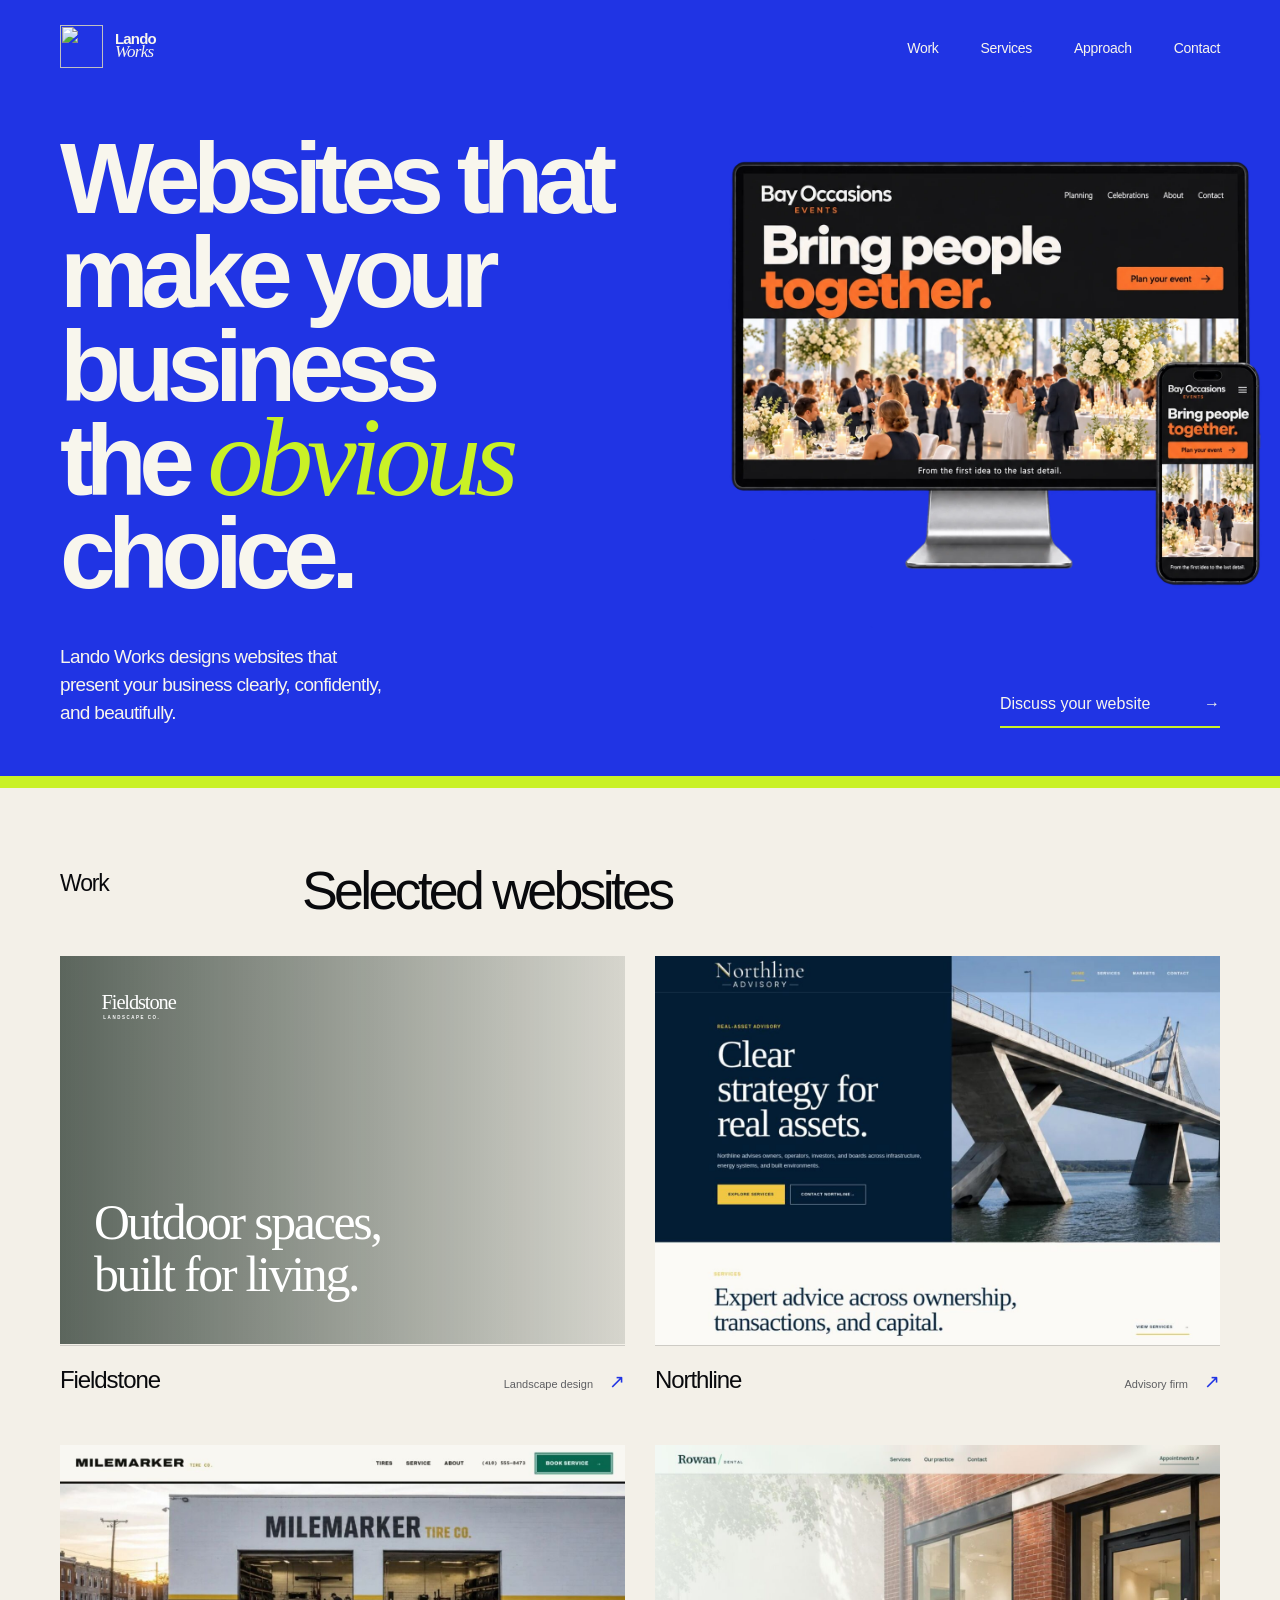
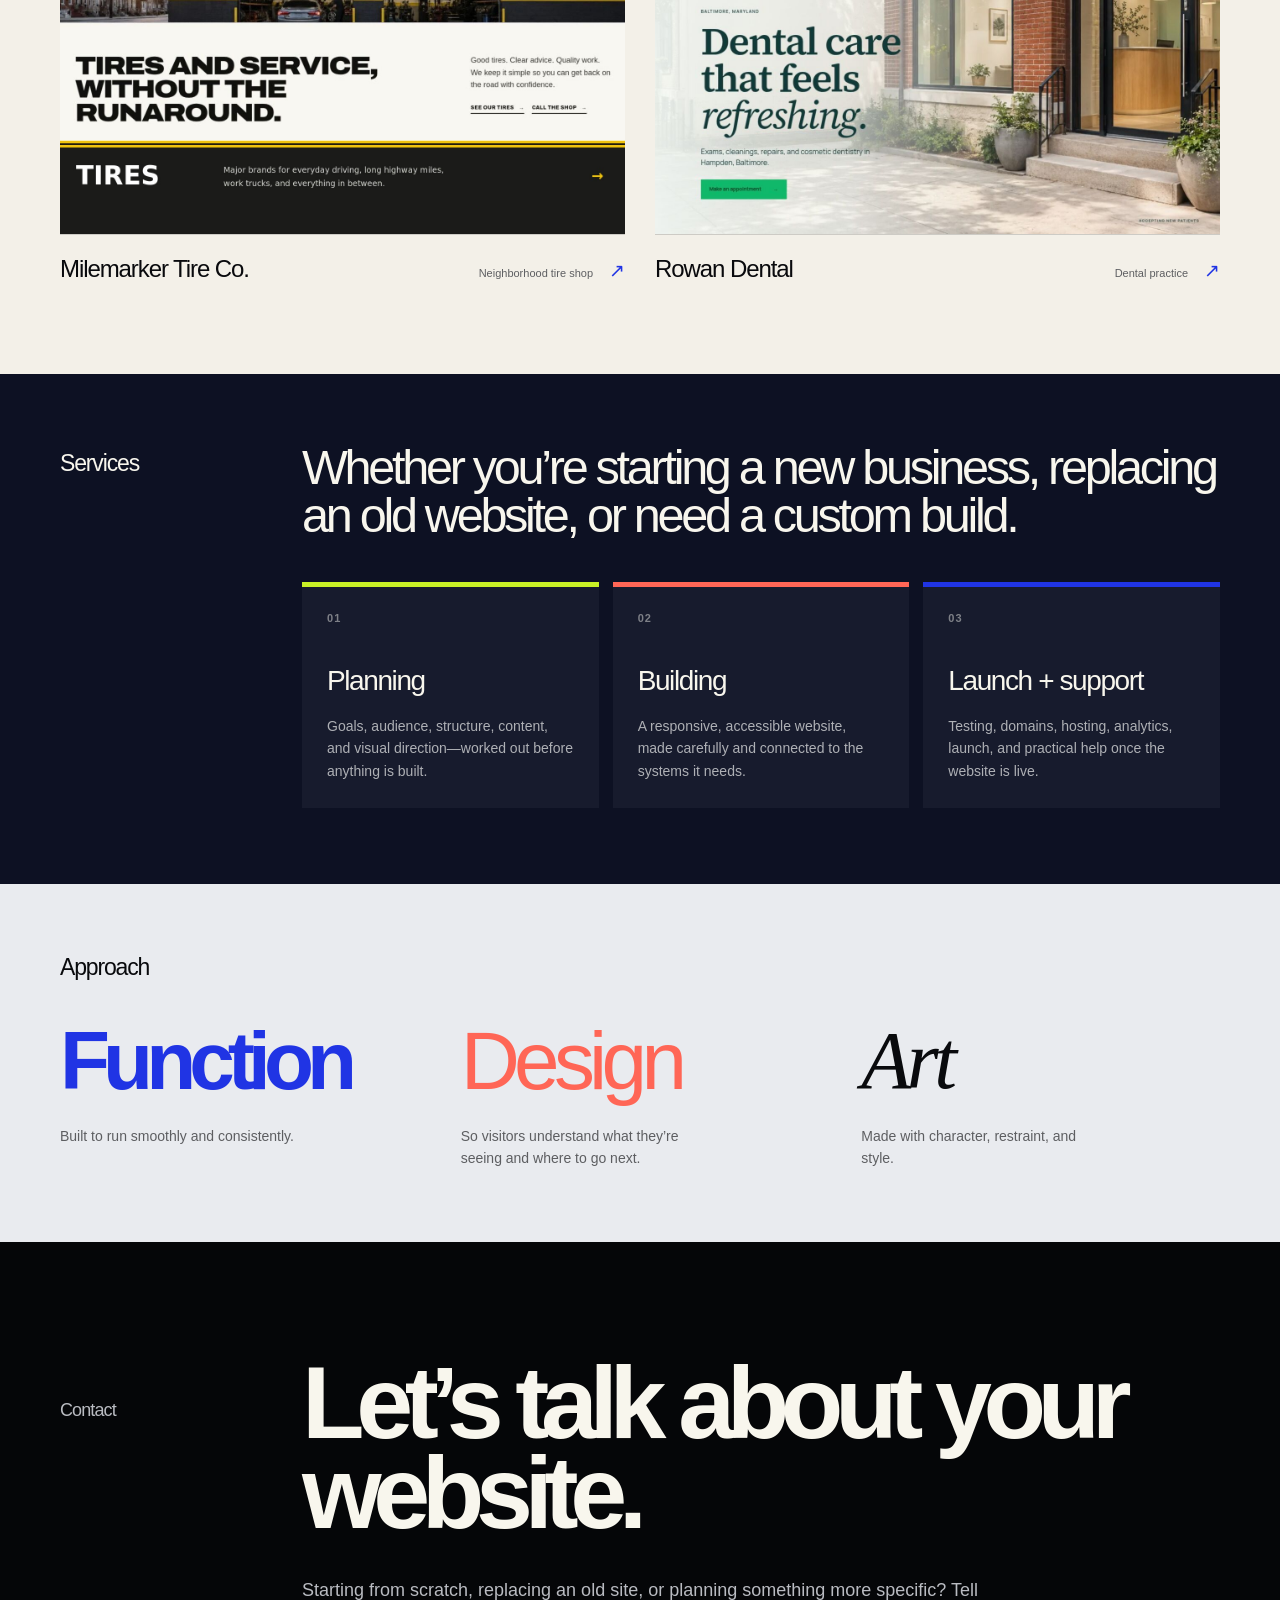
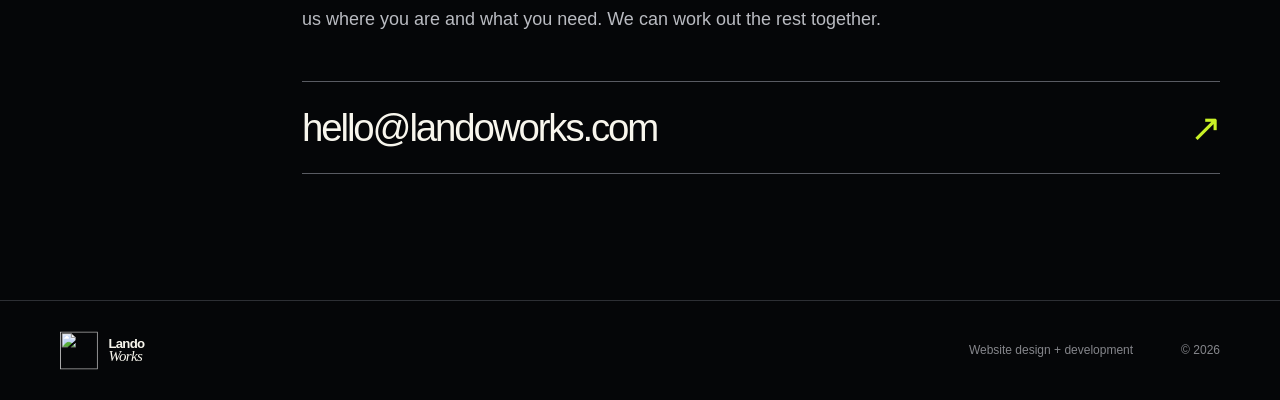
==== commit db9fee3a: "Distinguish Bay Occasions with black-and-orange art direction" ====
--- a/index.html
+++ b/index.html
@@ -56,7 +56,7 @@
         <div class="hero-main">
           <h1>Websites that make your business the <em>obvious</em> choice.</h1>
           <div class="hero-art" aria-hidden="true">
-            <img class="hero-devices" src="assets/hero-bay-occasions-blue.webp" alt="" width="1024" height="1024" fetchpriority="high">
+            <img class="hero-devices" src="assets/hero-bay-occasions-black-orange.webp" alt="" width="1024" height="1024" fetchpriority="high">
           </div>
         </div>
         <div class="hero-bottom">
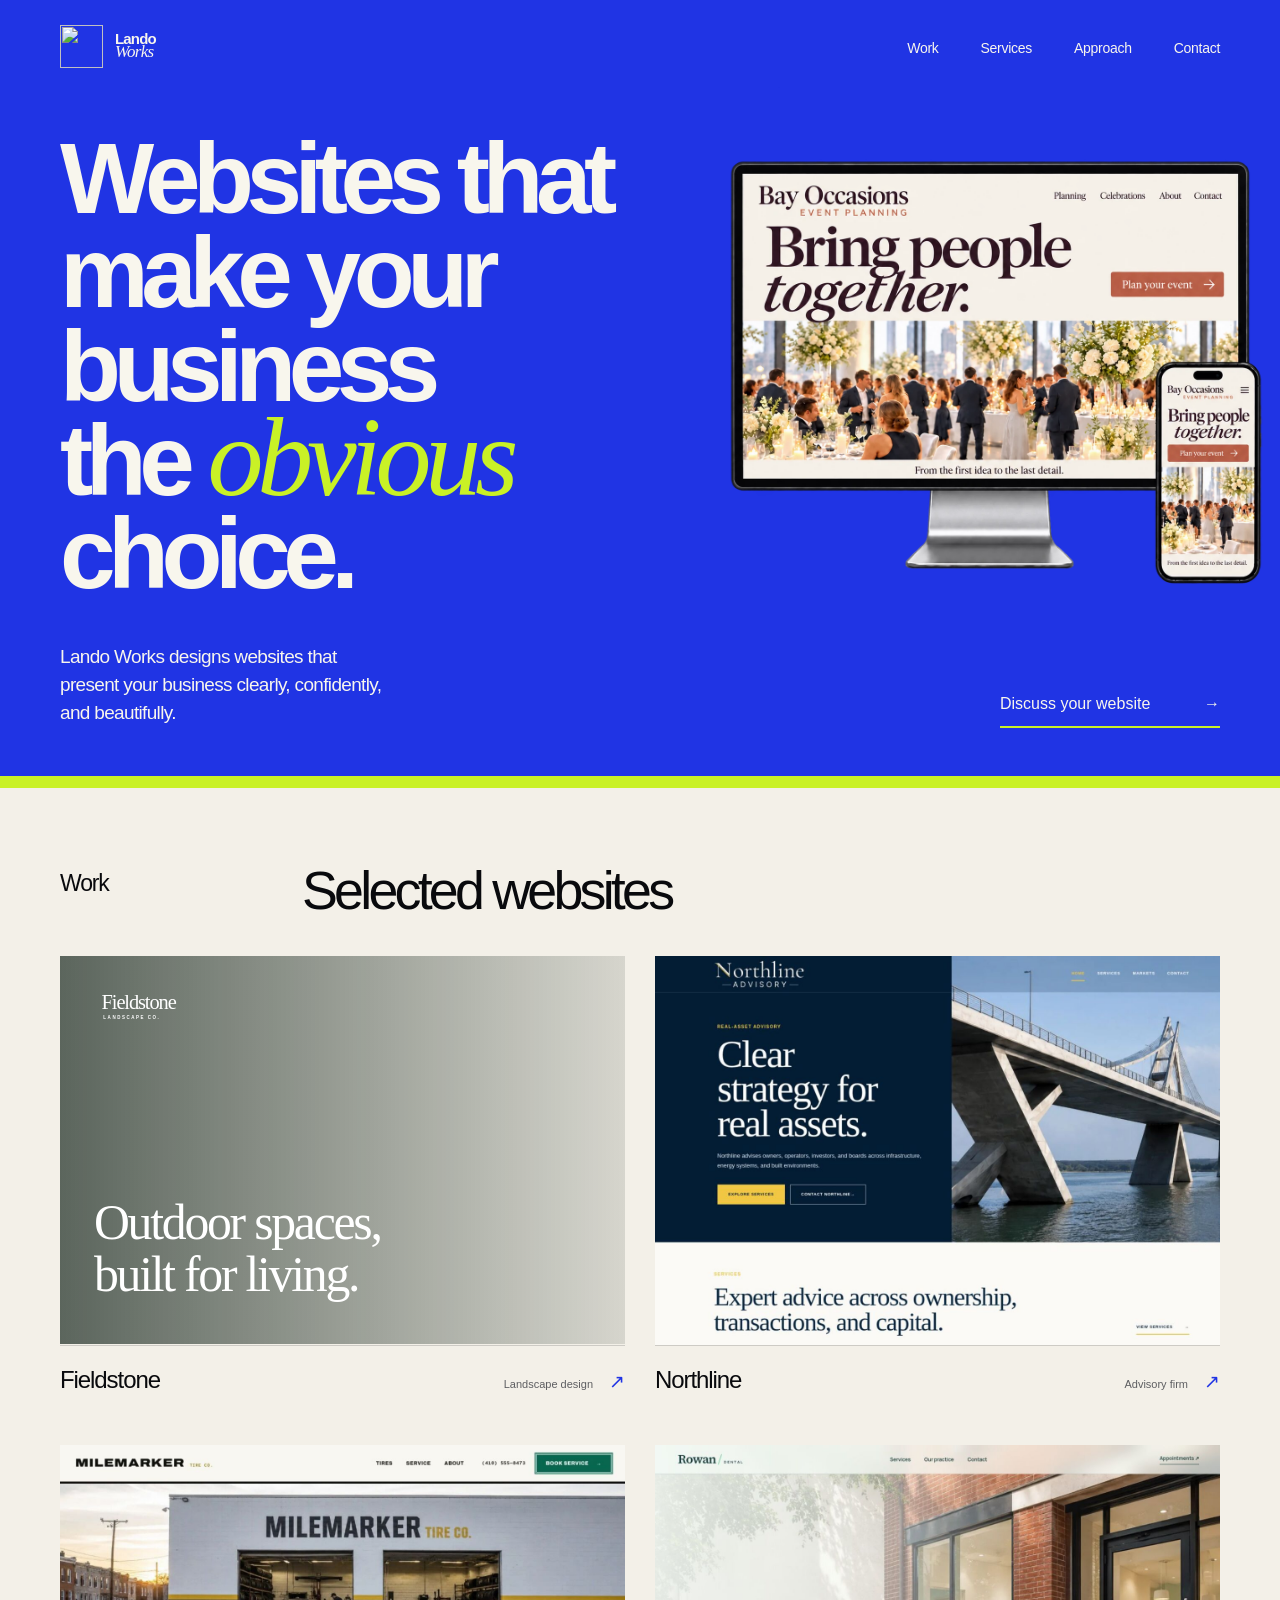
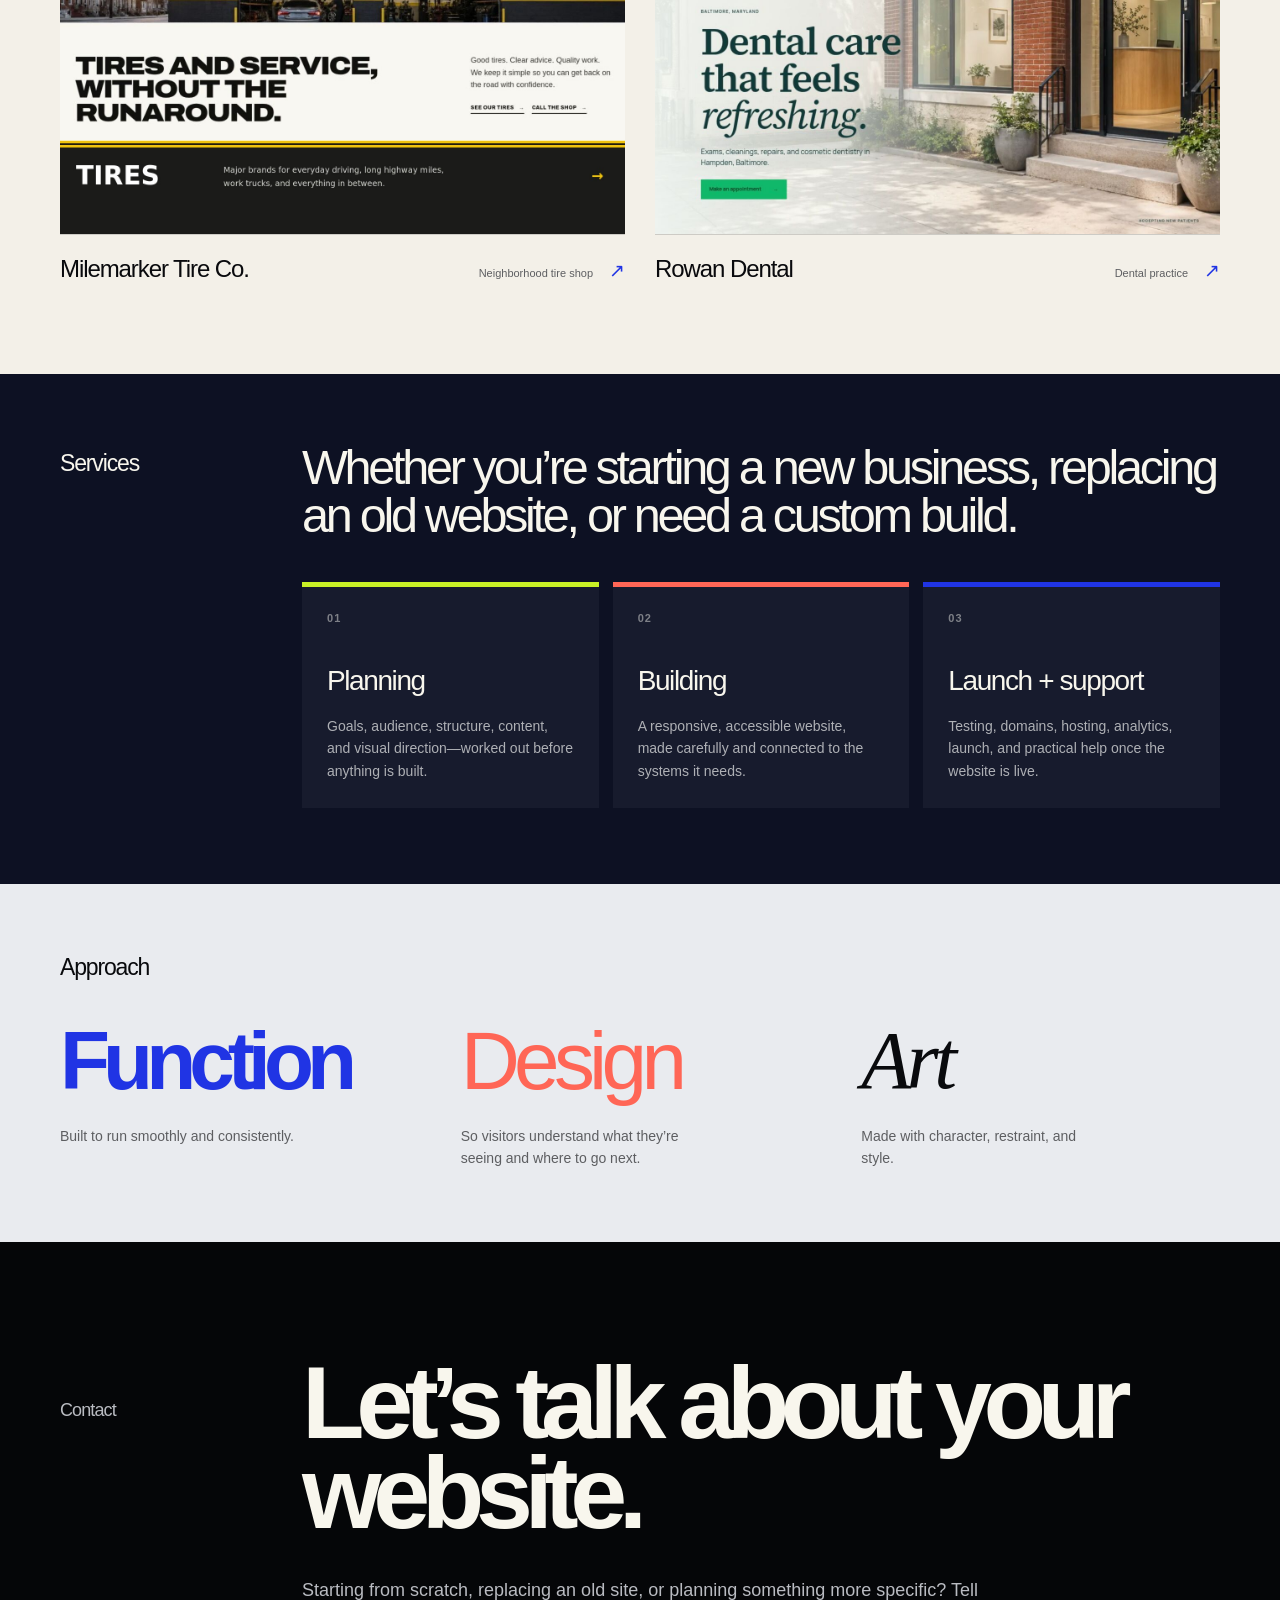
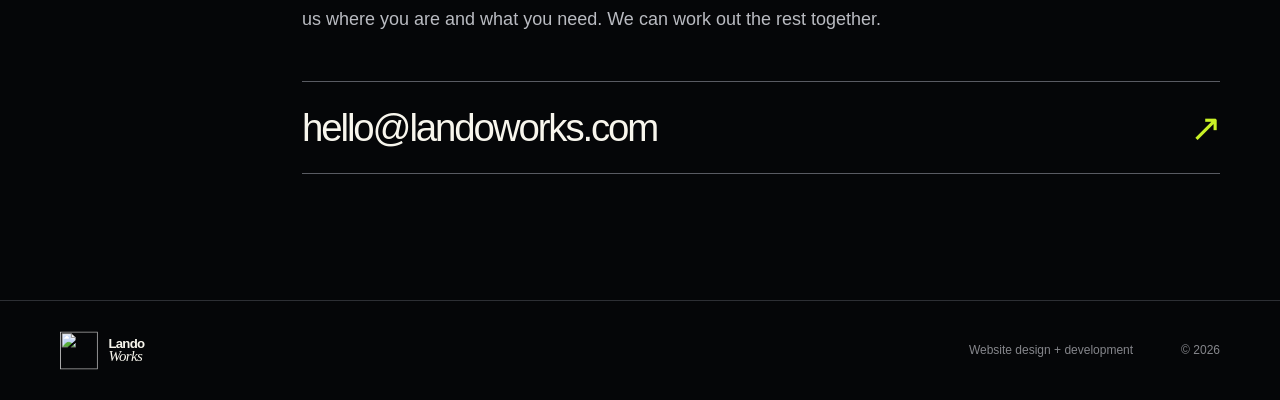
==== commit 91f1fe4c: "Refine Bay Occasions event-planning identity in ivory and terracotta" ====
--- a/index.html
+++ b/index.html
@@ -56,7 +56,7 @@
         <div class="hero-main">
           <h1>Websites that make your business the <em>obvious</em> choice.</h1>
           <div class="hero-art" aria-hidden="true">
-            <img class="hero-devices" src="assets/hero-bay-occasions-black-orange.webp" alt="" width="1024" height="1024" fetchpriority="high">
+            <img class="hero-devices" src="assets/hero-bay-occasions-ivory.webp" alt="" width="1024" height="1024" fetchpriority="high">
           </div>
         </div>
         <div class="hero-bottom">
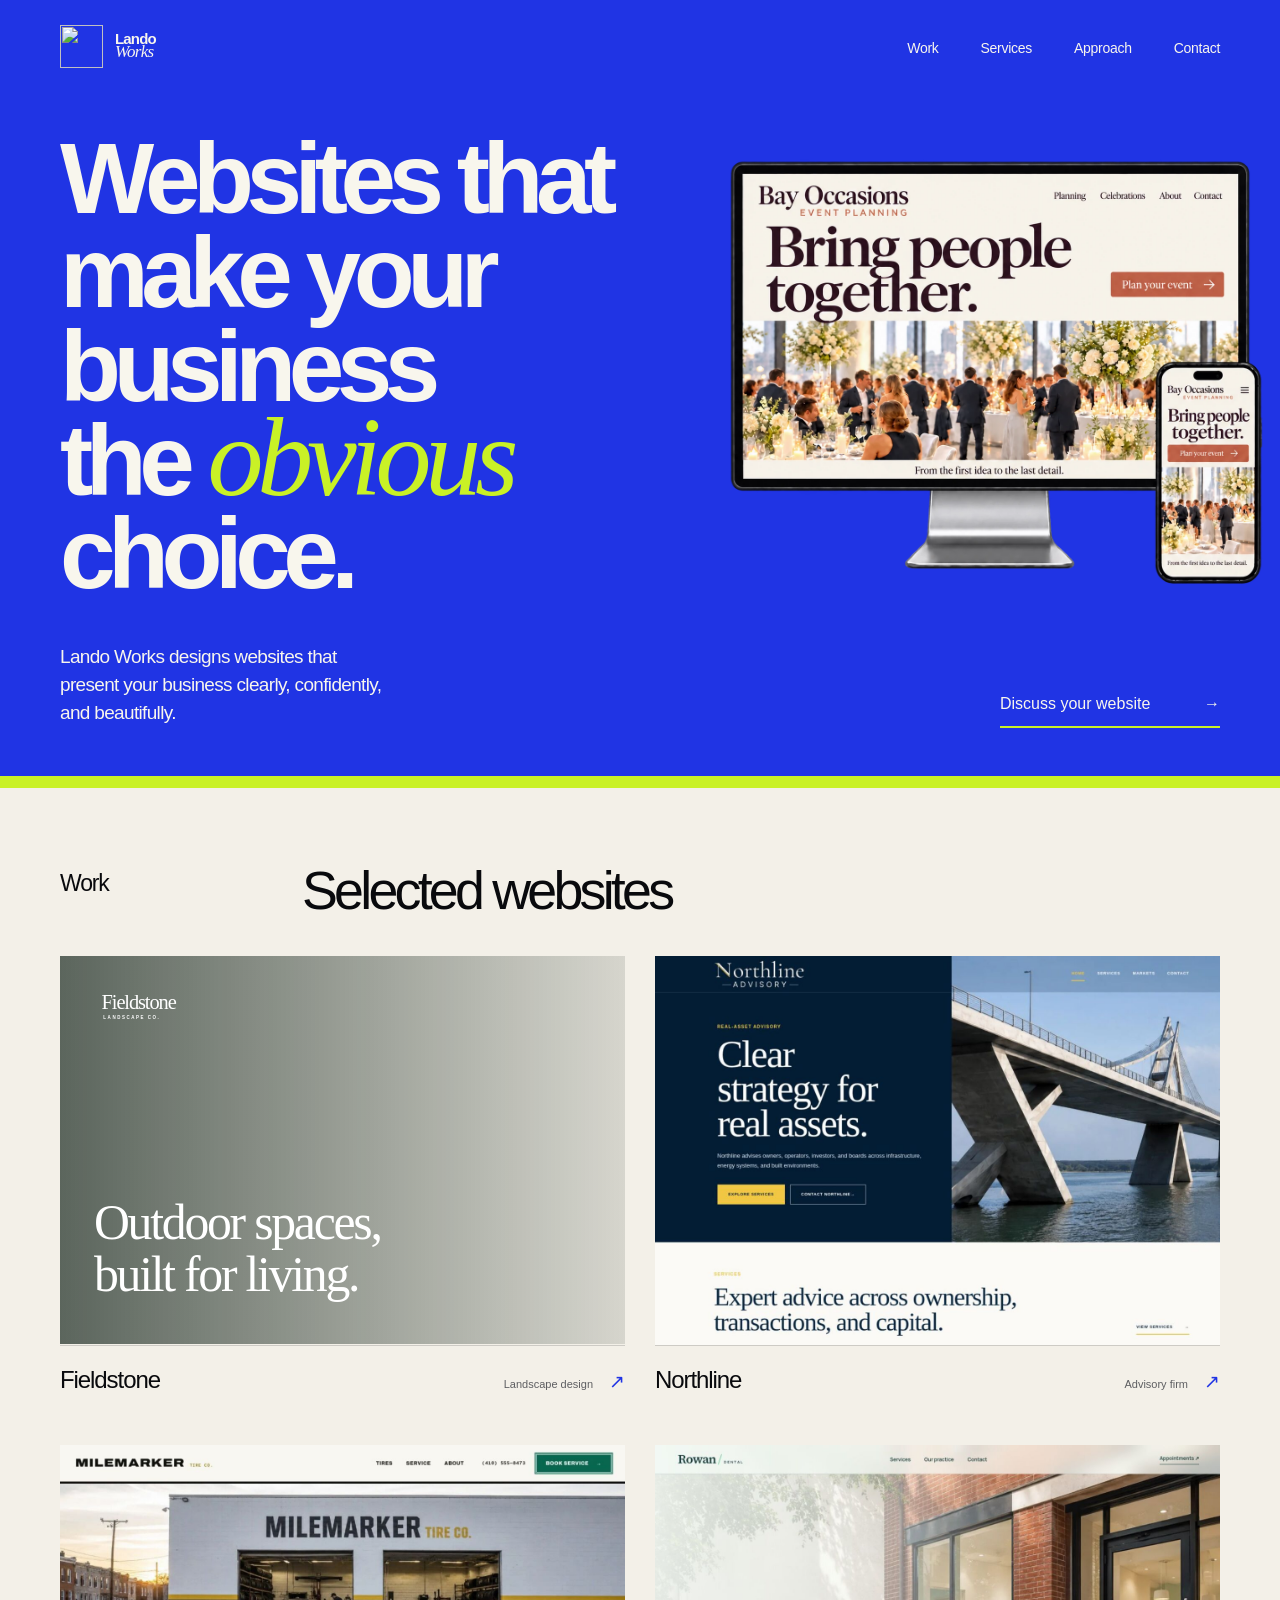
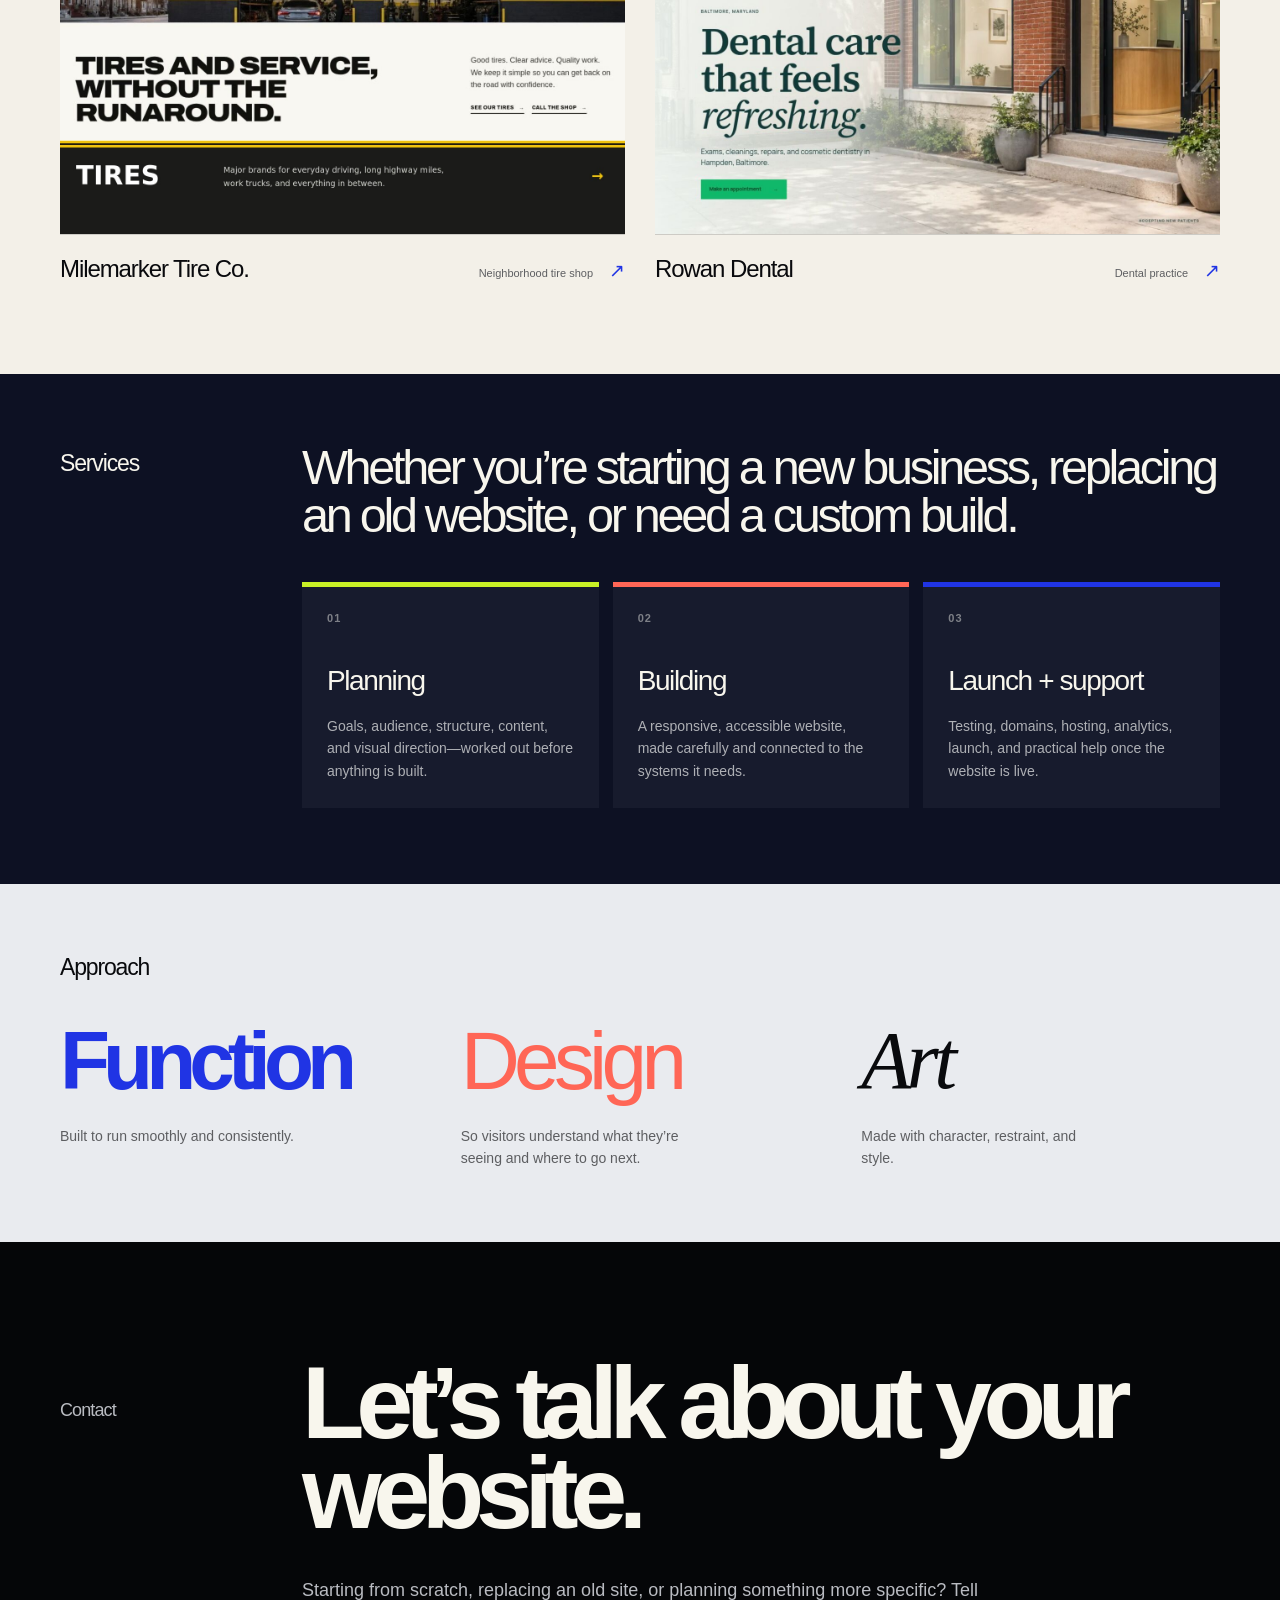
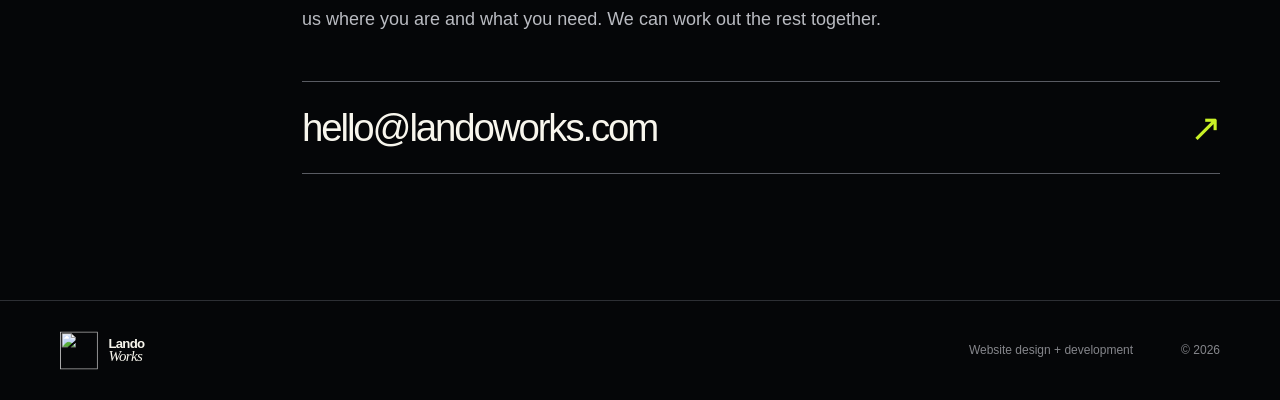
==== commit f75a2a17: "Use upright Bay Occasions headline to distinguish the hero brands" ====
--- a/index.html
+++ b/index.html
@@ -56,7 +56,7 @@
         <div class="hero-main">
           <h1>Websites that make your business the <em>obvious</em> choice.</h1>
           <div class="hero-art" aria-hidden="true">
-            <img class="hero-devices" src="assets/hero-bay-occasions-ivory.webp" alt="" width="1024" height="1024" fetchpriority="high">
+            <img class="hero-devices" src="assets/hero-bay-occasions-upright.webp" alt="" width="1024" height="1024" fetchpriority="high">
           </div>
         </div>
         <div class="hero-bottom">
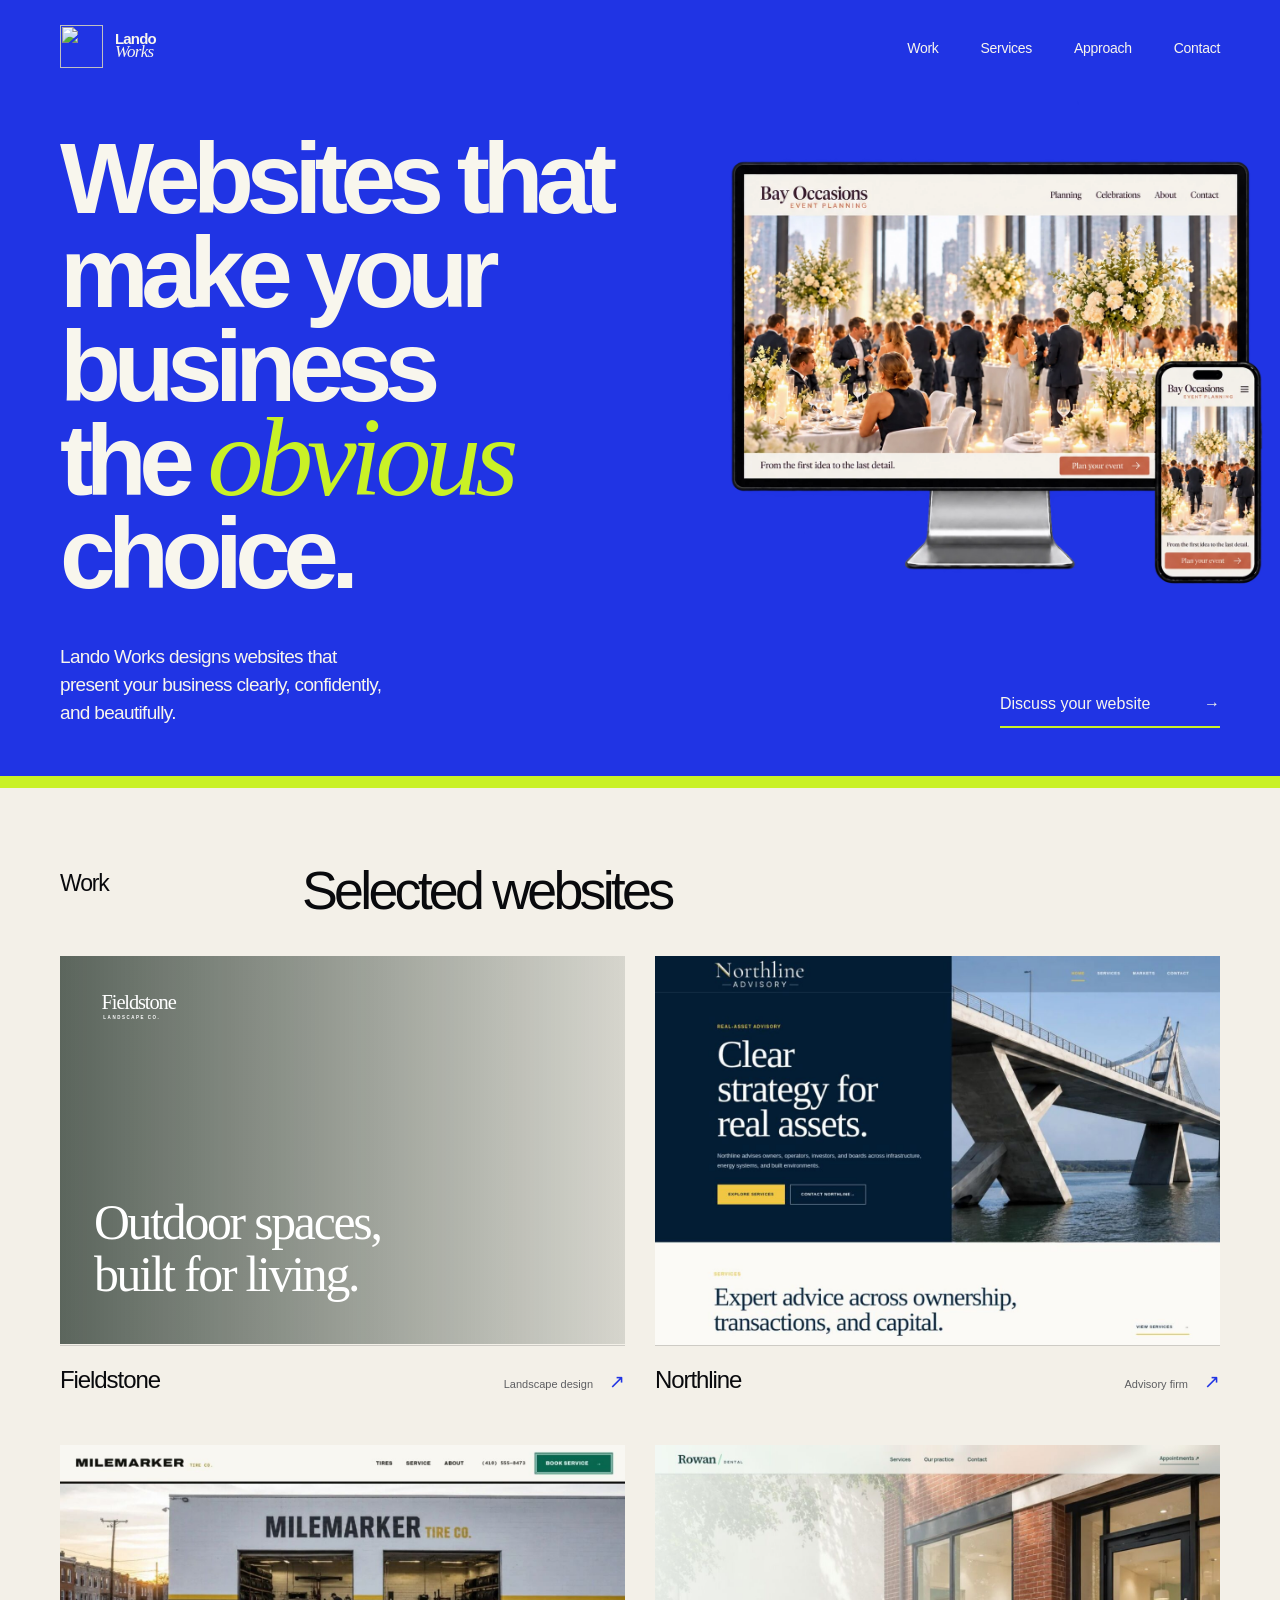
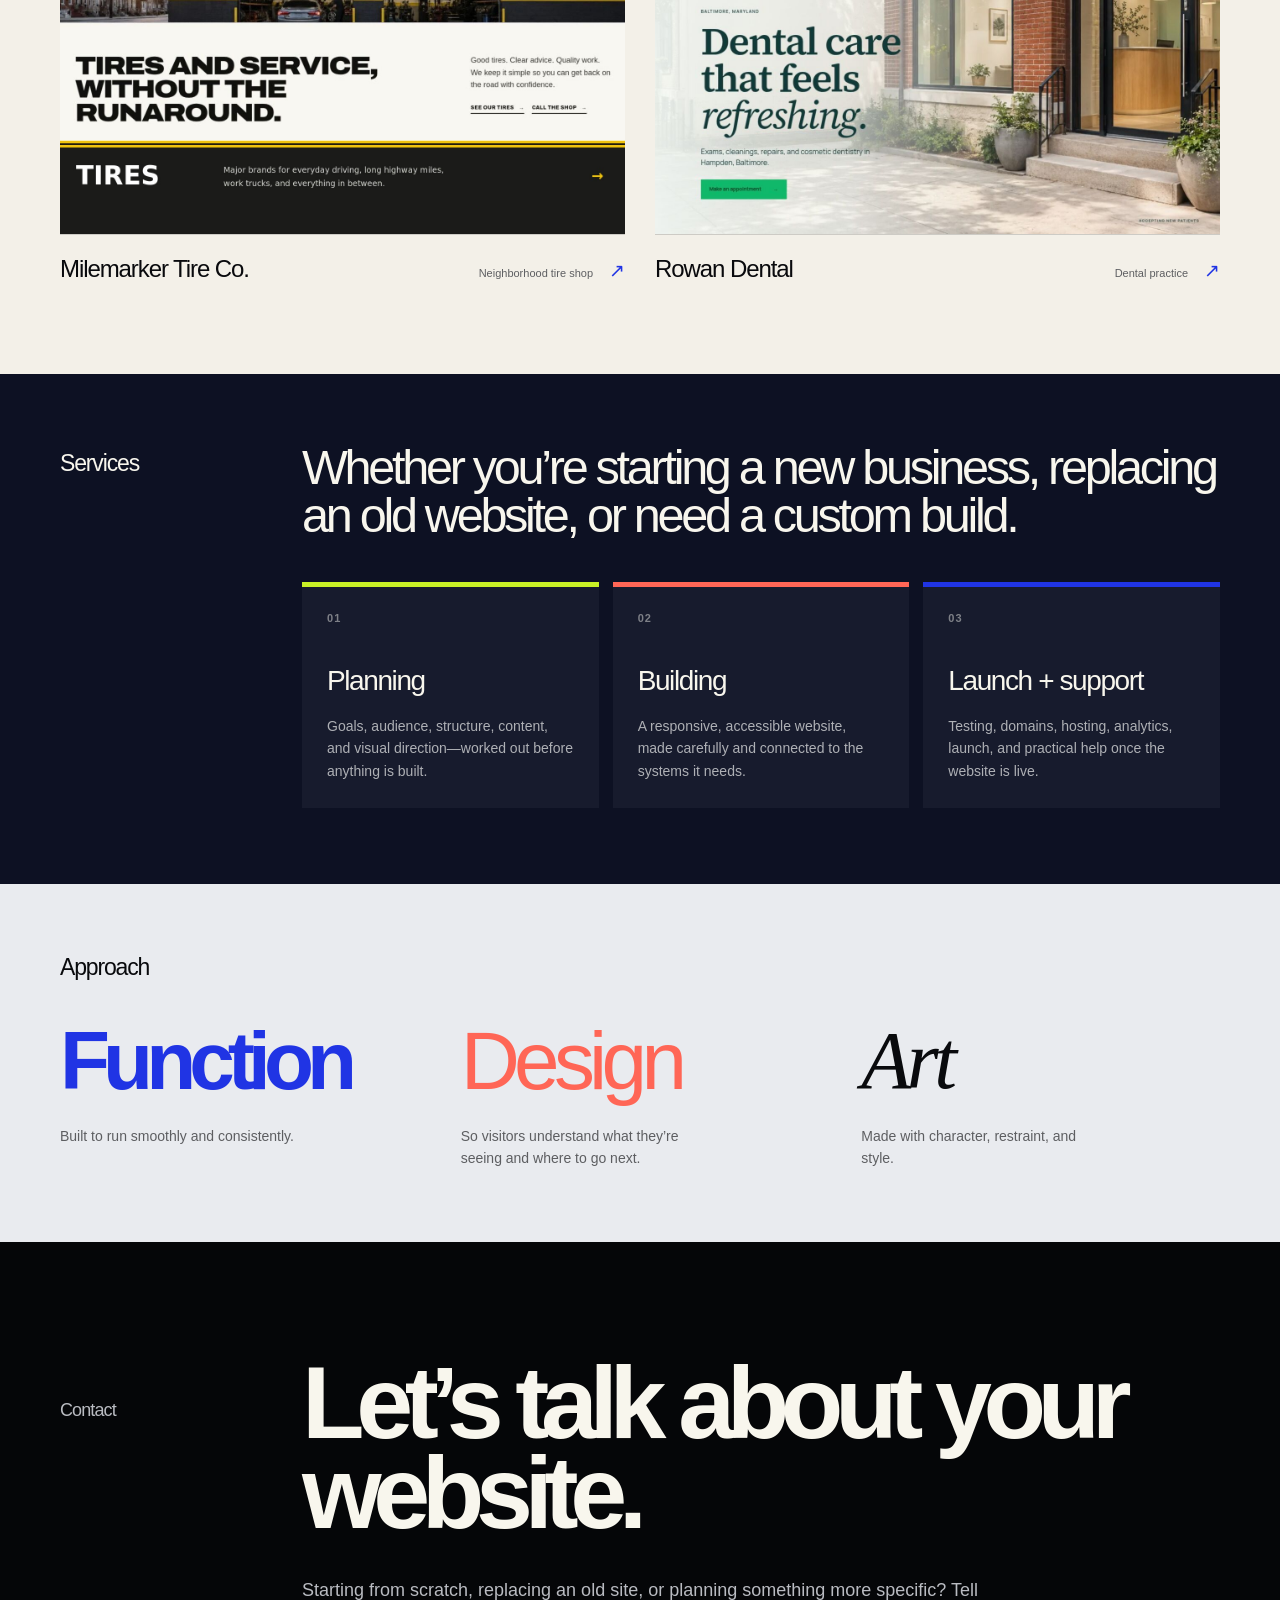
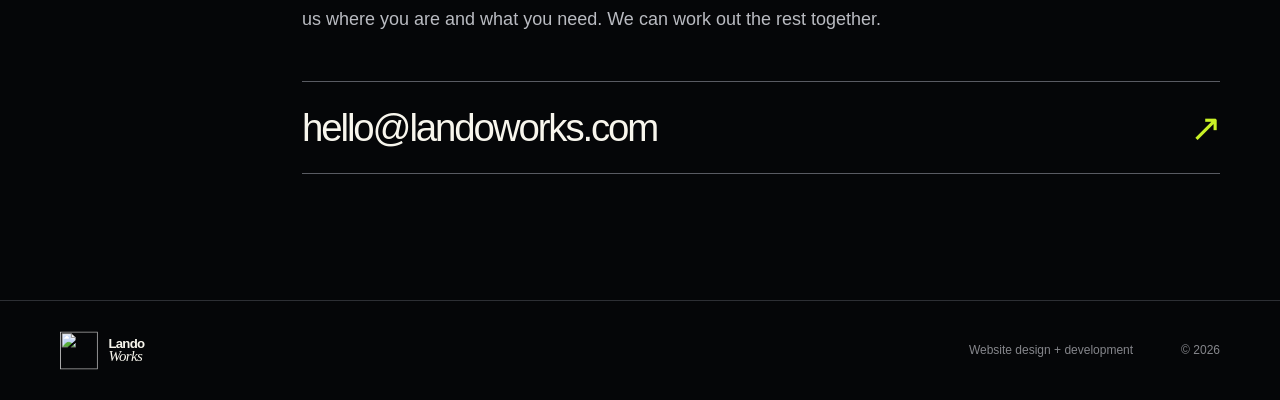
==== commit e4ae9734: "Replace large Bay Occasions headline with photo-led design" ====
--- a/index.html
+++ b/index.html
@@ -56,7 +56,7 @@
         <div class="hero-main">
           <h1>Websites that make your business the <em>obvious</em> choice.</h1>
           <div class="hero-art" aria-hidden="true">
-            <img class="hero-devices" src="assets/hero-bay-occasions-upright.webp" alt="" width="1024" height="1024" fetchpriority="high">
+            <img class="hero-devices" src="assets/hero-bay-occasions-photo.webp" alt="" width="1024" height="1024" fetchpriority="high">
           </div>
         </div>
         <div class="hero-bottom">
